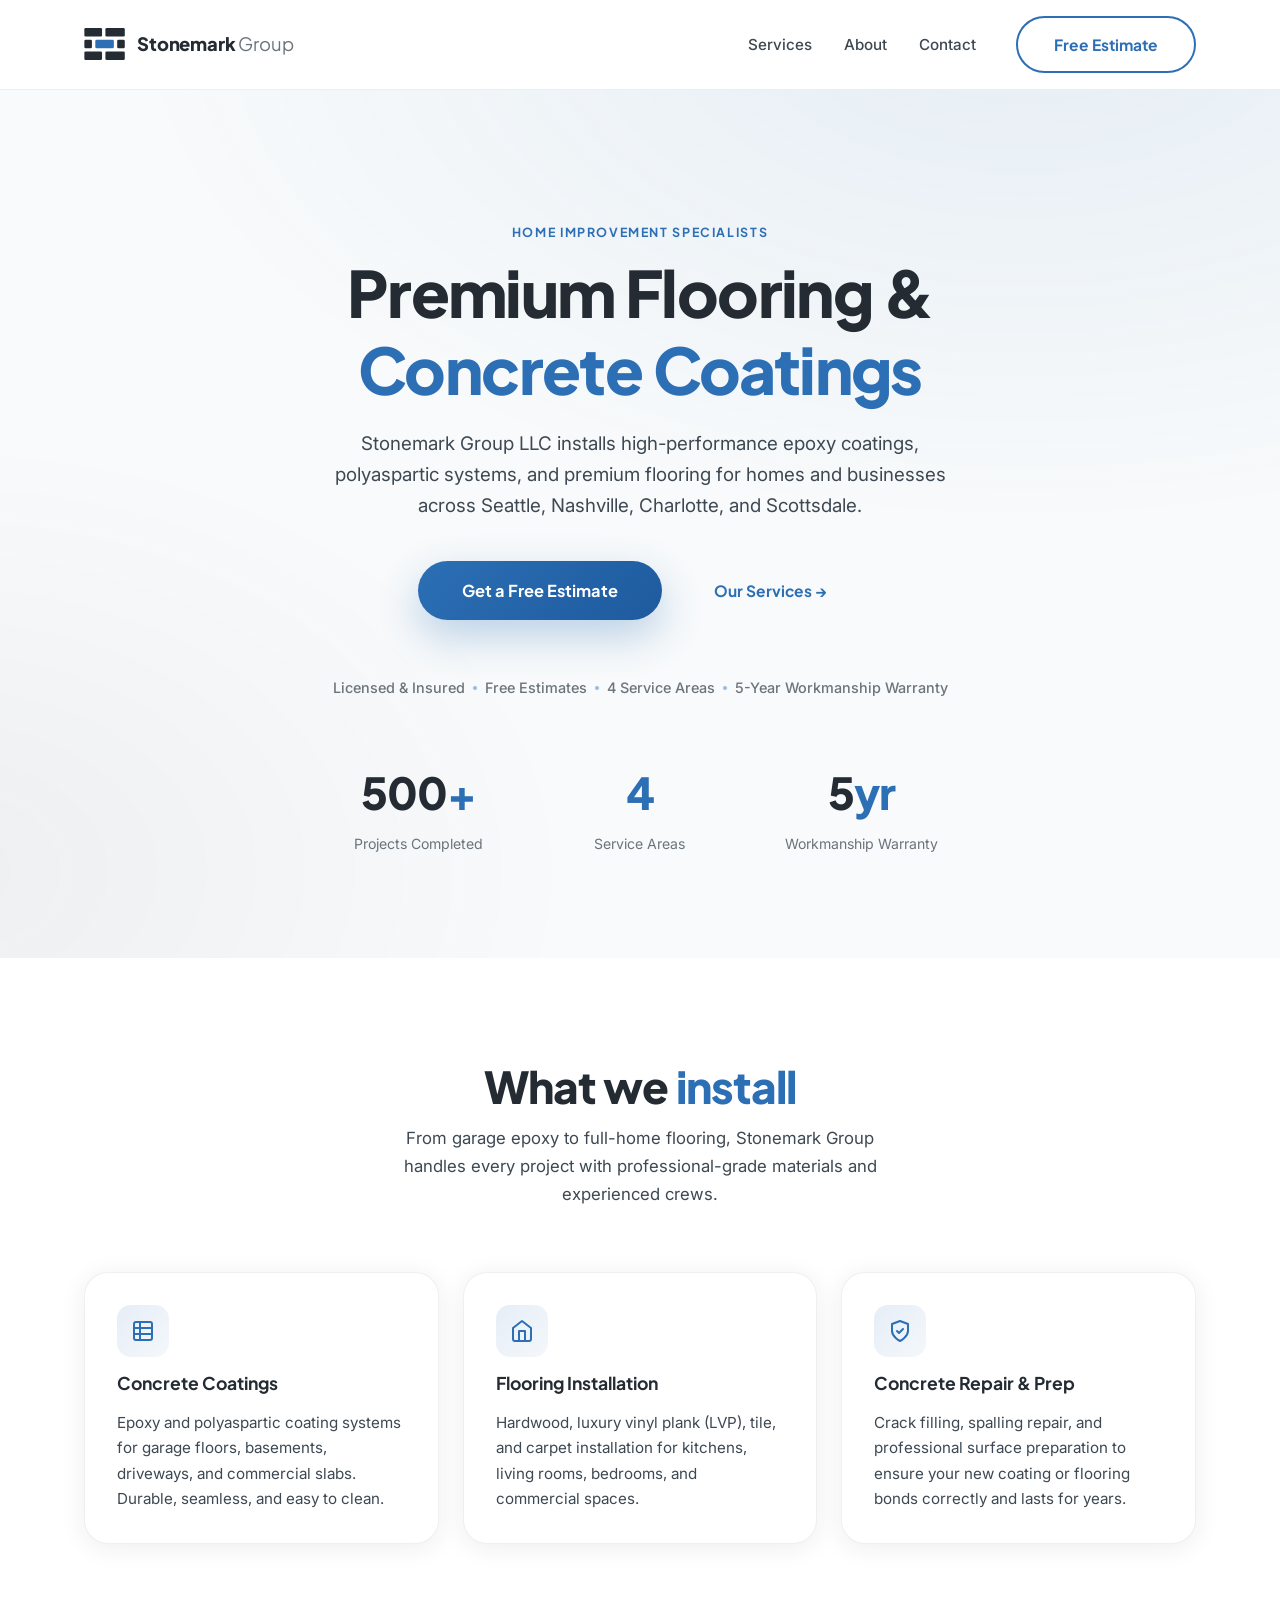
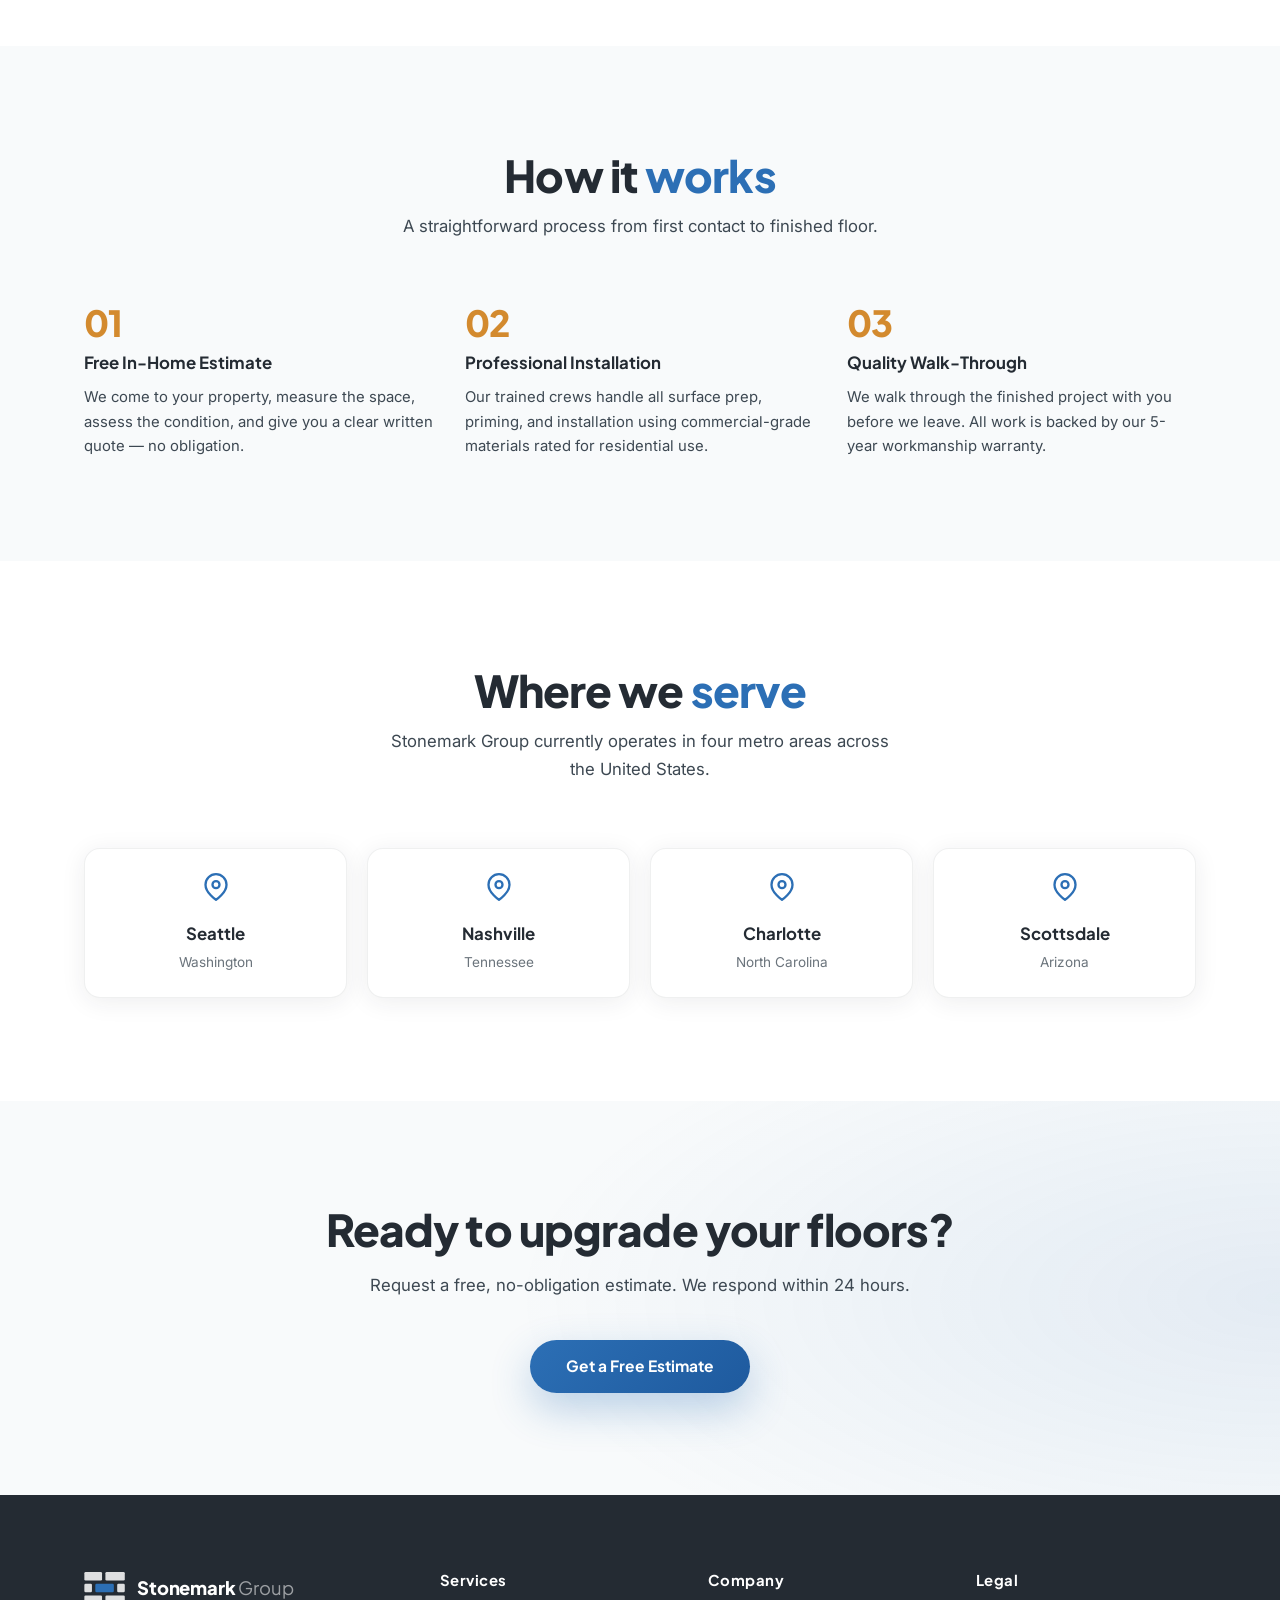
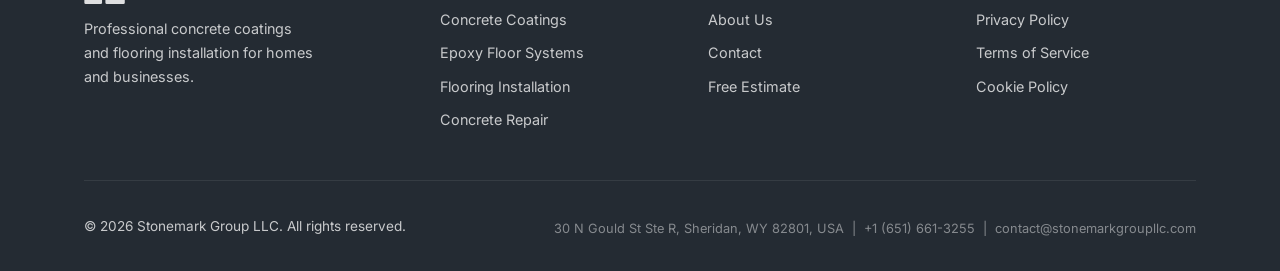
==== index.html @ 116d9c84 "Apply official Stonemark brand: Graphite + Stonemark Blue palette + SVG brick mark Colors updated fr" ====
<!DOCTYPE html>
<html lang="en">
<head>
  <meta charset="UTF-8">
  <meta name="viewport" content="width=device-width, initial-scale=1.0">
  <title>Stonemark Group LLC | Concrete Coatings & Flooring</title>
  <meta name="description" content="Stonemark Group LLC provides professional concrete coatings, epoxy floors, and flooring installation for homes and businesses in Seattle, Nashville, Charlotte, and Scottsdale.">

  <link rel="preconnect" href="https://fonts.googleapis.com">
  <link rel="preconnect" href="https://fonts.gstatic.com" crossorigin>
  <link href="https://fonts.googleapis.com/css2?family=Inter:wght@400;500;600;700&family=Plus+Jakarta+Sans:wght@700;800;900&display=swap" rel="stylesheet">
  <link rel="stylesheet" href="styles.css">

  <script type="application/ld+json">
  {
    "@context": "https://schema.org",
    "@type": ["HomeAndConstructionBusiness", "LocalBusiness"],
    "name": "Stonemark Group LLC",
    "description": "Professional concrete coatings, epoxy floor systems, and flooring installation for residential and commercial properties.",
    "url": "https://stonemarkgroupllc.com",
    "telephone": "+16516613255",
    "email": "contact@stonemarkgroupllc.com",
    "address": {
      "@type": "PostalAddress",
      "streetAddress": "30 N Gould St Ste R",
      "addressLocality": "Sheridan",
      "addressRegion": "WY",
      "postalCode": "82801",
      "addressCountry": "US"
    },
    "areaServed": [
      {"@type": "City", "name": "Seattle", "containedInPlace": {"@type": "State", "name": "Washington"}},
      {"@type": "City", "name": "Nashville", "containedInPlace": {"@type": "State", "name": "Tennessee"}},
      {"@type": "City", "name": "Charlotte", "containedInPlace": {"@type": "State", "name": "North Carolina"}},
      {"@type": "City", "name": "Scottsdale", "containedInPlace": {"@type": "State", "name": "Arizona"}}
    ],
    "priceRange": "$$",
    "paymentAccepted": "Cash, Check, Credit Card",
    "sameAs": []
  }
  </script>
</head>
<body>

  <!-- Header -->
  <header class="site-header">
    <div class="container header-inner">
      <a href="index.html" class="brand">
        <svg class="brand-mark" width="36" height="28" viewBox="0 0 48 38" fill="none" xmlns="http://www.w3.org/2000/svg" aria-hidden="true"><rect class="brick brick-dark" x="0" y="0" width="21" height="10" rx="1.5"/><rect class="brick brick-dark" x="25" y="0" width="23" height="10" rx="1.5"/><rect class="brick brick-dark" x="0" y="14" width="9" height="10" rx="1.5"/><rect class="brick brick-blue" x="13" y="14" width="22" height="10" rx="1.5"/><rect class="brick brick-dark" x="39" y="14" width="9" height="10" rx="1.5"/><rect class="brick brick-dark" x="0" y="28" width="21" height="10" rx="1.5"/><rect class="brick brick-dark" x="25" y="28" width="23" height="10" rx="1.5"/></svg><span class="brand-wordmark"><strong>Stonemark</strong><span class="wm-group"> Group</span></span>
      </a>

      <button class="nav-toggle" aria-expanded="false" aria-label="Toggle navigation">
        <span></span><span></span><span></span>
      </button>

      <nav class="nav-links">
        <a href="services.html">Services</a>
        <a href="about.html">About</a>
        <a href="contact.html">Contact</a>
        <a href="book-a-call.html" class="btn btn-outline">Free Estimate</a>
      </nav>
    </div>
  </header>

  <main>
    <!-- Hero Section -->
    <section class="hero">
      <div class="container">
        <span class="eyebrow fade-up">HOME IMPROVEMENT SPECIALISTS</span>
        <h1 class="hero-title fade-up">Premium Flooring &amp; <span>Concrete Coatings</span></h1>
        <p class="hero-sub fade-up" data-delay="1">
          Stonemark Group LLC installs high-performance epoxy coatings, polyaspartic systems, and premium flooring for homes and businesses across Seattle, Nashville, Charlotte, and Scottsdale.
        </p>
        <div class="hero-actions fade-up" data-delay="2">
          <a href="book-a-call.html" class="btn btn-primary">Get a Free Estimate</a>
          <a href="#services" class="btn btn-ghost">Our Services &rarr;</a>
        </div>

        <div class="hero-trust fade-up" data-delay="3">
          <span>Licensed &amp; Insured</span>
          <span class="hero-trust-dot"></span>
          <span>Free Estimates</span>
          <span class="hero-trust-dot"></span>
          <span>4 Service Areas</span>
          <span class="hero-trust-dot"></span>
          <span>5-Year Workmanship Warranty</span>
        </div>

        <div class="stats-row fade-up" data-delay="3">
          <div class="stat-item">
            <div class="stat-num">500<span>+</span></div>
            <div class="stat-label">Projects Completed</div>
          </div>
          <div class="stat-item">
            <div class="stat-num"><span>4</span></div>
            <div class="stat-label">Service Areas</div>
          </div>
          <div class="stat-item">
            <div class="stat-num">5<span>yr</span></div>
            <div class="stat-label">Workmanship Warranty</div>
          </div>
        </div>
      </div>
    </section>

    <!-- Services Overview -->
    <section id="services" class="section section-alt">
      <div class="container">
        <header class="section-header">
          <h2 class="section-title">What we <span>install</span></h2>
          <p class="section-lead">From garage epoxy to full-home flooring, Stonemark Group handles every project with professional-grade materials and experienced crews.</p>
        </header>

        <div class="services-grid">
          <article class="service-card">
            <div class="service-icon">
              <svg xmlns="http://www.w3.org/2000/svg" width="24" height="24" viewBox="0 0 24 24" fill="none" stroke="currentColor" stroke-width="2" stroke-linecap="round" stroke-linejoin="round"><rect x="3" y="3" width="18" height="18" rx="2"/><path d="M3 9h18M3 15h18M9 3v18"/></svg>
            </div>
            <h3 class="service-title">Concrete Coatings</h3>
            <p class="service-desc">Epoxy and polyaspartic coating systems for garage floors, basements, driveways, and commercial slabs. Durable, seamless, and easy to clean.</p>
          </article>

          <article class="service-card">
            <div class="service-icon">
              <svg xmlns="http://www.w3.org/2000/svg" width="24" height="24" viewBox="0 0 24 24" fill="none" stroke="currentColor" stroke-width="2" stroke-linecap="round" stroke-linejoin="round"><path d="M3 9l9-7 9 7v11a2 2 0 0 1-2 2H5a2 2 0 0 1-2-2z"/><polyline points="9 22 9 12 15 12 15 22"/></svg>
            </div>
            <h3 class="service-title">Flooring Installation</h3>
            <p class="service-desc">Hardwood, luxury vinyl plank (LVP), tile, and carpet installation for kitchens, living rooms, bedrooms, and commercial spaces.</p>
          </article>

          <article class="service-card">
            <div class="service-icon">
              <svg xmlns="http://www.w3.org/2000/svg" width="24" height="24" viewBox="0 0 24 24" fill="none" stroke="currentColor" stroke-width="2" stroke-linecap="round" stroke-linejoin="round"><path d="M12 22s8-4 8-10V5l-8-3-8 3v7c0 6 8 10 8 10z"/><polyline points="9 12 11 14 15 10"/></svg>
            </div>
            <h3 class="service-title">Concrete Repair &amp; Prep</h3>
            <p class="service-desc">Crack filling, spalling repair, and professional surface preparation to ensure your new coating or flooring bonds correctly and lasts for years.</p>
          </article>
        </div>
      </div>
    </section>

    <!-- How We Work -->
    <section class="section">
      <div class="container">
        <header class="section-header">
          <h2 class="section-title">How it <span>works</span></h2>
          <p class="section-lead">A straightforward process from first contact to finished floor.</p>
        </header>

        <div class="features-grid">
          <div class="feature-item">
            <div class="feature-num">01</div>
            <h3 class="feature-title">Free In-Home Estimate</h3>
            <p class="feature-desc">We come to your property, measure the space, assess the condition, and give you a clear written quote — no obligation.</p>
          </div>
          <div class="feature-item">
            <div class="feature-num">02</div>
            <h3 class="feature-title">Professional Installation</h3>
            <p class="feature-desc">Our trained crews handle all surface prep, priming, and installation using commercial-grade materials rated for residential use.</p>
          </div>
          <div class="feature-item">
            <div class="feature-num">03</div>
            <h3 class="feature-title">Quality Walk-Through</h3>
            <p class="feature-desc">We walk through the finished project with you before we leave. All work is backed by our 5-year workmanship warranty.</p>
          </div>
        </div>
      </div>
    </section>

    <!-- Service Areas -->
    <section class="section section-alt">
      <div class="container">
        <header class="section-header">
          <h2 class="section-title">Where we <span>serve</span></h2>
          <p class="section-lead">Stonemark Group currently operates in four metro areas across the United States.</p>
        </header>

        <div class="areas-grid">
          <div class="area-card">
            <div class="area-icon">
              <svg xmlns="http://www.w3.org/2000/svg" width="28" height="28" viewBox="0 0 24 24" fill="none" stroke="currentColor" stroke-width="2" stroke-linecap="round" stroke-linejoin="round"><path d="M21 10c0 7-9 13-9 13s-9-6-9-13a9 9 0 0 1 18 0z"/><circle cx="12" cy="10" r="3"/></svg>
            </div>
            <div class="area-city">Seattle</div>
            <div class="area-state">Washington</div>
          </div>
          <div class="area-card">
            <div class="area-icon">
              <svg xmlns="http://www.w3.org/2000/svg" width="28" height="28" viewBox="0 0 24 24" fill="none" stroke="currentColor" stroke-width="2" stroke-linecap="round" stroke-linejoin="round"><path d="M21 10c0 7-9 13-9 13s-9-6-9-13a9 9 0 0 1 18 0z"/><circle cx="12" cy="10" r="3"/></svg>
            </div>
            <div class="area-city">Nashville</div>
            <div class="area-state">Tennessee</div>
          </div>
          <div class="area-card">
            <div class="area-icon">
              <svg xmlns="http://www.w3.org/2000/svg" width="28" height="28" viewBox="0 0 24 24" fill="none" stroke="currentColor" stroke-width="2" stroke-linecap="round" stroke-linejoin="round"><path d="M21 10c0 7-9 13-9 13s-9-6-9-13a9 9 0 0 1 18 0z"/><circle cx="12" cy="10" r="3"/></svg>
            </div>
            <div class="area-city">Charlotte</div>
            <div class="area-state">North Carolina</div>
          </div>
          <div class="area-card">
            <div class="area-icon">
              <svg xmlns="http://www.w3.org/2000/svg" width="28" height="28" viewBox="0 0 24 24" fill="none" stroke="currentColor" stroke-width="2" stroke-linecap="round" stroke-linejoin="round"><path d="M21 10c0 7-9 13-9 13s-9-6-9-13a9 9 0 0 1 18 0z"/><circle cx="12" cy="10" r="3"/></svg>
            </div>
            <div class="area-city">Scottsdale</div>
            <div class="area-state">Arizona</div>
          </div>
        </div>
      </div>
    </section>

    <!-- CTA Section -->
    <section class="cta-section">
      <div class="container">
        <h2 class="section-title">Ready to upgrade your floors?</h2>
        <p class="section-lead">Request a free, no-obligation estimate. We respond within 24 hours.</p>
        <a href="book-a-call.html" class="btn btn-primary">Get a Free Estimate</a>
      </div>
    </section>
  </main>

  <!-- Footer -->
  <footer class="site-footer">
    <div class="container">
      <div class="footer-grid">
        <div class="footer-brand">
          <a href="index.html" class="brand">
            <svg class="brand-mark" width="36" height="28" viewBox="0 0 48 38" fill="none" xmlns="http://www.w3.org/2000/svg" aria-hidden="true"><rect class="brick brick-dark" x="0" y="0" width="21" height="10" rx="1.5"/><rect class="brick brick-dark" x="25" y="0" width="23" height="10" rx="1.5"/><rect class="brick brick-dark" x="0" y="14" width="9" height="10" rx="1.5"/><rect class="brick brick-blue" x="13" y="14" width="22" height="10" rx="1.5"/><rect class="brick brick-dark" x="39" y="14" width="9" height="10" rx="1.5"/><rect class="brick brick-dark" x="0" y="28" width="21" height="10" rx="1.5"/><rect class="brick brick-dark" x="25" y="28" width="23" height="10" rx="1.5"/></svg><span class="brand-wordmark"><strong>Stonemark</strong><span class="wm-group"> Group</span></span>
          </a>
          <p class="footer-brand-desc">Professional concrete coatings and flooring installation for homes and businesses.</p>
        </div>

        <div class="footer-col">
          <h4 class="footer-col-title">Services</h4>
          <div class="footer-links">
            <a href="services.html">Concrete Coatings</a>
            <a href="services.html">Epoxy Floor Systems</a>
            <a href="services.html">Flooring Installation</a>
            <a href="services.html">Concrete Repair</a>
          </div>
        </div>

        <div class="footer-col">
          <h4 class="footer-col-title">Company</h4>
          <div class="footer-links">
            <a href="about.html">About Us</a>
            <a href="contact.html">Contact</a>
            <a href="book-a-call.html">Free Estimate</a>
          </div>
        </div>

        <div class="footer-col">
          <h4 class="footer-col-title">Legal</h4>
          <div class="footer-links">
            <a href="privacy-policy.html">Privacy Policy</a>
            <a href="terms-of-service.html">Terms of Service</a>
            <a href="cookie-policy.html">Cookie Policy</a>
          </div>
        </div>
      </div>

      <div class="footer-bottom">
        <p>&copy; 2026 Stonemark Group LLC. All rights reserved.</p>
        <p style="margin-top:0.35rem; font-size:0.8rem; opacity:0.6;">30 N Gould St Ste R, Sheridan, WY 82801, USA &nbsp;|&nbsp; <a href="tel:+16516613255" style="color:inherit;">+1 (651) 661-3255</a> &nbsp;|&nbsp; <a href="mailto:contact@stonemarkgroupllc.com" style="color:inherit;">contact@stonemarkgroupllc.com</a></p>
      </div>
    </div>
  </footer>

  <script src="scripts.js"></script>
</body>
</html>
---- styles.css ----
/* ===========================
   Stonemark Group LLC — styles.css
   Official brand: Graphite #242B33 + Stonemark Blue #2C6FB5
   Warm accent: Copper #D38A2E · Neutral: Slate #6B747C
   =========================== */

:root {
  /* Official brand palette */
  --graphite:     #242B33;
  --graphite-mid: #2E3640;
  --blue:         #2C6FB5;
  --blue-dark:    #1E5A9E;
  --blue-light:   #93BBE8;
  --blue-pale:    #EAF2FC;
  --copper:       #D38A2E;
  --slate:        #6B747C;
  --surface:      #F8FAFB;
  --white:        #FFFFFF;

  /* Semantic aliases (keep old amber names for HTML inline style compat) */
  --stone:            var(--graphite);
  --stone-mid:        var(--graphite-mid);
  --amber:            var(--blue);
  --amber-dark:       var(--blue-dark);
  --amber-light:      var(--blue-light);
  --amber-pale:       var(--blue-pale);

  /* Text */
  --color-bg:         var(--surface);
  --color-surface:    var(--white);
  --color-text:       var(--graphite);
  --color-muted:      #3D4852;
  --color-subtle:     var(--slate);
  --color-accent:     var(--blue);
  --color-accent-dark:var(--blue-dark);

  /* Layout */
  --container-max:    1160px;
  --container-pad:    1.5rem;
  --radius-sm:        0.5rem;
  --radius-md:        1rem;
  --radius-lg:        1.5rem;
  --radius-pill:      999px;
  --shadow-soft:      0 4px 24px rgba(36,43,51,0.08);
  --shadow-card:      0 8px 32px rgba(36,43,51,0.13);
  --shadow-cta:       0 16px 40px rgba(44,111,181,0.30);

  /* Transitions */
  --t: 200ms ease;

  /* Typography */
  --font-head: 'Plus Jakarta Sans', sans-serif;
  --font-body: 'Inter', sans-serif;
}

/* ── Reset ── */
*, *::before, *::after { box-sizing: border-box; margin: 0; padding: 0; }
ul { list-style: none; }
a { color: inherit; text-decoration: none; }
img { display: block; max-width: 100%; height: auto; }
button { cursor: pointer; border: none; background: none; font: inherit; }

/* ── Base ── */
html { scroll-behavior: smooth; }

body {
  font-family: var(--font-body);
  background: var(--color-bg);
  color: var(--color-text);
  line-height: 1.65;
  -webkit-font-smoothing: antialiased;
}

h1, h2, h3, h4 {
  font-family: var(--font-head);
  font-weight: 700;
  line-height: 1.2;
}

/* ── Container ── */
.container {
  width: 100%;
  max-width: var(--container-max);
  margin-inline: auto;
  padding-inline: var(--container-pad);
}

/* ── Utility ── */
.sr-only {
  position: absolute; width: 1px; height: 1px;
  padding: 0; margin: -1px; overflow: hidden;
  clip: rect(0,0,0,0); white-space: nowrap; border: 0;
}

.eyebrow {
  display: inline-block;
  font-family: var(--font-head);
  font-size: 0.78rem;
  font-weight: 700;
  letter-spacing: 0.13em;
  text-transform: uppercase;
  color: var(--blue);
  margin-bottom: 0.75rem;
}

/* ── Buttons ── */
.btn {
  display: inline-flex;
  align-items: center;
  justify-content: center;
  font-family: var(--font-head);
  font-weight: 700;
  font-size: 0.97rem;
  border-radius: var(--radius-pill);
  padding: 0.85rem 2.25rem;
  transition: transform var(--t), box-shadow var(--t), background var(--t);
  white-space: nowrap;
}

.btn-primary {
  background: linear-gradient(135deg, var(--blue) 0%, var(--blue-dark) 100%);
  color: var(--white);
  box-shadow: var(--shadow-cta);
}
.btn-primary:hover, .btn-primary:focus-visible {
  transform: translateY(-2px);
  box-shadow: 0 20px 48px rgba(44,111,181,0.40);
}

.btn-outline {
  border: 2px solid var(--blue);
  color: var(--blue);
  background: transparent;
}
.btn-outline:hover, .btn-outline:focus-visible {
  background: rgba(44,111,181,0.08);
  transform: translateY(-2px);
}

.btn-ghost {
  color: var(--blue);
  font-weight: 700;
  display: inline-flex;
  align-items: center;
  gap: 0.4rem;
}
.btn-ghost:hover { gap: 0.65rem; }

/* ── Header ── */
.site-header {
  position: sticky;
  top: 0;
  z-index: 100;
  background: rgba(255,255,255,0.95);
  backdrop-filter: blur(12px);
  border-bottom: 1px solid rgba(36,43,51,0.08);
  transition: box-shadow var(--t);
}
.site-header.scrolled {
  box-shadow: 0 4px 20px rgba(36,43,51,0.10);
}

.header-inner {
  display: flex;
  align-items: center;
  justify-content: space-between;
  gap: 1.5rem;
  padding-block: 1rem;
}

/* ── Brand / Logo ── */
.brand {
  display: flex;
  align-items: center;
  gap: 0.75rem;
  text-decoration: none;
  flex-shrink: 0;
}

/* SVG brick mark */
.brand-mark {
  height: 32px;
  width: auto;
  display: block;
  flex-shrink: 0;
}
.brand-mark .brick-dark { fill: var(--graphite); }
.brand-mark .brick-blue { fill: var(--blue); }

/* Footer: invert bricks to white on dark bg */
.site-footer .brand-mark .brick-dark { fill: rgba(255,255,255,0.85); }
.site-footer .brand-mark .brick-blue { fill: var(--blue); }

/* Wordmark */
.brand-wordmark {
  font-family: var(--font-head);
  font-size: 1.15rem;
  letter-spacing: -0.01em;
  line-height: 1.2;
}
.brand-wordmark strong {
  font-weight: 800;
  color: var(--graphite);
}
.brand-wordmark .wm-group {
  font-weight: 400;
  color: var(--slate);
}
/* Footer wordmark colors */
.site-footer .brand-wordmark strong { color: var(--white); }
.site-footer .brand-wordmark .wm-group { color: rgba(255,255,255,0.55); }

.nav-links {
  display: flex;
  align-items: center;
  gap: 2rem;
  font-weight: 500;
  font-size: 0.95rem;
  color: var(--color-muted);
}
.nav-links a:hover, .nav-links a.active { color: var(--graphite); }
.nav-links .btn { margin-left: 0.5rem; }

/* Mobile nav toggle */
.nav-toggle {
  display: none;
  flex-direction: column;
  gap: 5px;
  width: 2.5rem;
  height: 2.5rem;
  align-items: center;
  justify-content: center;
  border-radius: 50%;
  border: 1px solid rgba(36,43,51,0.12);
}
.nav-toggle span {
  width: 20px;
  height: 2px;
  background: var(--graphite);
  border-radius: 999px;
  transition: transform var(--t), opacity var(--t);
}
.nav-toggle.open span:nth-child(1) { transform: translateY(7px) rotate(45deg); }
.nav-toggle.open span:nth-child(2) { opacity: 0; }
.nav-toggle.open span:nth-child(3) { transform: translateY(-7px) rotate(-45deg); }

/* ── Hero ── */
.hero {
  padding: clamp(5rem,10vw,8rem) 0 clamp(4rem,8vw,6.5rem);
  background:
    radial-gradient(ellipse 70% 60% at 80% -10%, rgba(44,111,181,0.09), transparent),
    radial-gradient(ellipse 50% 50% at -5% 90%, rgba(36,43,51,0.05), transparent),
    var(--surface);
  text-align: center;
}

.hero-title {
  font-size: clamp(2.4rem, 6vw, 4rem);
  font-weight: 800;
  letter-spacing: -0.025em;
  color: var(--graphite);
  margin-bottom: 1.25rem;
  max-width: 18ch;
  margin-inline: auto;
}
.hero-title span { color: var(--blue); }

.hero-sub {
  font-size: clamp(1rem, 2.2vw, 1.175rem);
  color: var(--color-muted);
  max-width: 52ch;
  margin-inline: auto;
  margin-bottom: 2.5rem;
}

.hero-actions {
  display: flex;
  gap: 1rem;
  justify-content: center;
  flex-wrap: wrap;
  margin-bottom: 3.5rem;
}
.hero-actions .btn-primary { padding: 1rem 2.75rem; font-size: 1.025rem; }

.hero-trust {
  display: flex;
  align-items: center;
  justify-content: center;
  gap: 0.5rem;
  font-size: 0.9rem;
  color: var(--color-subtle);
  font-weight: 500;
}
.hero-trust-dot { width: 4px; height: 4px; border-radius: 50%; background: var(--blue-light); }

/* Stats row */
.stats-row {
  display: grid;
  grid-template-columns: repeat(3, 1fr);
  gap: 1.5rem;
  max-width: 640px;
  margin: 3.5rem auto 0;
}
.stat-item { text-align: center; }
.stat-num {
  font-family: var(--font-head);
  font-size: clamp(2rem, 4vw, 2.75rem);
  font-weight: 800;
  color: var(--graphite);
  letter-spacing: -0.02em;
}
.stat-num span { color: var(--blue); }
.stat-label { font-size: 0.88rem; color: var(--color-subtle); margin-top: 0.25rem; }

/* ── Section shared ── */
.section { padding: clamp(4rem, 8vw, 6.5rem) 0; }
.section-alt { background: var(--white); }
.section-dark { background: var(--graphite-mid); color: var(--white); }

.section-header {
  text-align: center;
  max-width: 52ch;
  margin-inline: auto;
  margin-bottom: clamp(3rem, 5vw, 4rem);
}
.section-title {
  font-size: clamp(1.9rem, 4vw, 2.75rem);
  font-weight: 800;
  letter-spacing: -0.02em;
  color: var(--graphite);
  margin-bottom: 0.75rem;
}
.section-title span { color: var(--blue); }
.section-dark .section-title { color: var(--white); }
.section-lead { font-size: 1.05rem; color: var(--color-muted); }
.section-dark .section-lead { color: rgba(255,255,255,0.75); }

/* ── Services grid ── */
.services-grid {
  display: grid;
  grid-template-columns: repeat(auto-fit, minmax(280px, 1fr));
  gap: 1.5rem;
}

.service-card {
  background: var(--white);
  border: 1px solid rgba(36,43,51,0.07);
  border-radius: var(--radius-lg);
  padding: 2rem;
  display: flex;
  flex-direction: column;
  gap: 1rem;
  box-shadow: var(--shadow-soft);
  transition: transform var(--t), box-shadow var(--t), border-color var(--t);
}
.service-card:hover {
  transform: translateY(-5px);
  box-shadow: var(--shadow-card);
  border-color: rgba(44,111,181,0.25);
}

.service-icon {
  width: 52px;
  height: 52px;
  border-radius: 14px;
  background: linear-gradient(135deg, rgba(44,111,181,0.12), rgba(44,111,181,0.05));
  display: flex;
  align-items: center;
  justify-content: center;
  color: var(--blue);
  flex-shrink: 0;
}
.service-icon svg { width: 24px; height: 24px; }

.service-title {
  font-family: var(--font-head);
  font-size: 1.1rem;
  font-weight: 700;
  color: var(--graphite);
}
.service-desc { font-size: 0.95rem; color: var(--color-muted); }

/* ── Feature list (How it works) ── */
.features-grid {
  display: grid;
  grid-template-columns: repeat(auto-fit, minmax(240px, 1fr));
  gap: 2rem;
}
.feature-item { display: flex; flex-direction: column; gap: 0.75rem; }
.feature-num {
  font-family: var(--font-head);
  font-size: 2.25rem;
  font-weight: 900;
  color: var(--copper);
  letter-spacing: -0.03em;
  line-height: 1;
}
.feature-title { font-family: var(--font-head); font-weight: 700; font-size: 1.05rem; color: var(--graphite); }
.feature-desc { font-size: 0.93rem; color: var(--color-muted); }

/* ── Service areas ── */
.areas-grid {
  display: grid;
  grid-template-columns: repeat(auto-fit, minmax(200px, 1fr));
  gap: 1.25rem;
}
.area-card {
  background: var(--white);
  border: 1px solid rgba(36,43,51,0.07);
  border-radius: var(--radius-md);
  padding: 1.5rem;
  text-align: center;
  box-shadow: var(--shadow-soft);
  transition: transform var(--t), border-color var(--t);
}
.area-card:hover { transform: translateY(-3px); border-color: rgba(44,111,181,0.3); }
.area-city { font-family: var(--font-head); font-weight: 700; font-size: 1.05rem; color: var(--graphite); margin-top: 0.75rem; }
.area-state { font-size: 0.85rem; color: var(--color-subtle); margin-top: 0.2rem; }
.area-icon { color: var(--blue); }

/* ── CTA section ── */
.cta-section {
  padding: clamp(4.5rem, 8vw, 7rem) 0;
  background:
    radial-gradient(ellipse 60% 80% at 100% 50%, rgba(44,111,181,0.10), transparent),
    var(--surface);
  text-align: center;
}
.cta-section .section-title { margin-bottom: 1rem; }
.cta-section .section-lead { margin-bottom: 2.5rem; }

/* ── Footer ── */
.site-footer {
  background: var(--graphite);
  color: rgba(255,255,255,0.75);
  padding: clamp(3.5rem, 6vw, 5rem) 0 2rem;
}
.footer-grid {
  display: grid;
  grid-template-columns: 1.4fr repeat(3, 1fr);
  gap: 3rem;
  padding-bottom: 3rem;
  border-bottom: 1px solid rgba(255,255,255,0.08);
}
.footer-brand-desc { font-size: 0.9rem; margin-top: 0.85rem; line-height: 1.65; max-width: 26ch; }
.footer-col-title {
  font-family: var(--font-head);
  font-weight: 700;
  color: var(--white);
  font-size: 0.93rem;
  margin-bottom: 1.15rem;
  letter-spacing: 0.03em;
}
.footer-links { display: flex; flex-direction: column; gap: 0.6rem; }
.footer-links a { font-size: 0.9rem; transition: color var(--t); }
.footer-links a:hover { color: var(--blue-light); }
.footer-bottom {
  display: flex;
  align-items: center;
  justify-content: space-between;
  flex-wrap: wrap;
  gap: 1rem;
  padding-top: 2rem;
  font-size: 0.85rem;
}

/* ── Page hero (inner pages) ── */
.page-hero {
  padding: clamp(4rem, 8vw, 6rem) 0 clamp(3rem, 5vw, 4.5rem);
  background: linear-gradient(135deg, var(--graphite) 0%, var(--graphite-mid) 100%);
  color: var(--white);
  text-align: center;
}
.page-hero .eyebrow { color: var(--blue-light); }
.page-hero-title {
  font-family: var(--font-head);
  font-size: clamp(2rem, 5vw, 3.25rem);
  font-weight: 800;
  color: var(--white);
  letter-spacing: -0.02em;
  margin-bottom: 1rem;
}
.page-hero-sub {
  font-size: 1.075rem;
  color: rgba(255,255,255,0.78);
  max-width: 52ch;
  margin-inline: auto;
}

/* ── Contact form ── */
.contact-grid {
  display: grid;
  grid-template-columns: 1.1fr 0.9fr;
  gap: 4rem;
  align-items: start;
}
.contact-form { display: flex; flex-direction: column; gap: 1.25rem; }
.form-group { display: flex; flex-direction: column; gap: 0.4rem; }
.form-group label { font-family: var(--font-head); font-size: 0.9rem; font-weight: 600; color: var(--graphite); }
.form-group input,
.form-group select,
.form-group textarea {
  padding: 0.85rem 1.1rem;
  border: 1.5px solid rgba(36,43,51,0.14);
  border-radius: var(--radius-sm);
  font-family: var(--font-body);
  font-size: 0.97rem;
  color: var(--graphite);
  background: var(--white);
  transition: border-color var(--t), box-shadow var(--t);
  width: 100%;
}
.form-group input:focus,
.form-group select:focus,
.form-group textarea:focus {
  outline: none;
  border-color: var(--blue);
  box-shadow: 0 0 0 3px rgba(44,111,181,0.12);
}
.form-group textarea { min-height: 130px; resize: vertical; }
.form-group input::placeholder,
.form-group textarea::placeholder { color: #A0ADB8; }

.contact-info { display: flex; flex-direction: column; gap: 1.5rem; }
.contact-info-item { display: flex; gap: 1rem; align-items: flex-start; }
.contact-info-icon {
  width: 44px; height: 44px; border-radius: 12px;
  background: rgba(44,111,181,0.10);
  display: flex; align-items: center; justify-content: center;
  color: var(--blue); flex-shrink: 0;
}
.contact-info-icon svg { width: 20px; height: 20px; }
.contact-info-label { font-family: var(--font-head); font-weight: 700; font-size: 0.9rem; color: var(--graphite); }
.contact-info-value { font-size: 0.93rem; color: var(--color-muted); margin-top: 0.2rem; }

/* ── Legal pages ── */
.legal-content {
  max-width: 780px;
  margin-inline: auto;
  padding: clamp(3.5rem, 6vw, 5rem) var(--container-pad);
}
.legal-content h2 {
  font-size: 1.35rem; font-weight: 700; color: var(--graphite);
  margin: 2.5rem 0 0.75rem; padding-top: 0.5rem;
  border-top: 1px solid rgba(36,43,51,0.07);
}
.legal-content h2:first-of-type { border-top: none; margin-top: 0; }
.legal-content p { font-size: 0.97rem; color: var(--color-muted); margin-bottom: 1rem; }
.legal-content ul { list-style: disc; padding-left: 1.5rem; margin-bottom: 1rem; }
.legal-content ul li { font-size: 0.97rem; color: var(--color-muted); margin-bottom: 0.4rem; }
.legal-content a { color: var(--blue); text-decoration: underline; }
.legal-meta { font-size: 0.85rem; color: var(--color-subtle); margin-bottom: 2.5rem; }

/* ── About / values ── */
.values-grid {
  display: grid;
  grid-template-columns: repeat(auto-fit, minmax(240px, 1fr));
  gap: 1.5rem;
}
.value-card {
  background: var(--white);
  border-radius: var(--radius-lg);
  padding: 1.75rem;
  box-shadow: var(--shadow-soft);
  border: 1px solid rgba(36,43,51,0.07);
  border-left: 4px solid var(--blue);
}
.value-title { font-family: var(--font-head); font-weight: 700; color: var(--graphite); margin-bottom: 0.5rem; }
.value-desc { font-size: 0.93rem; color: var(--color-muted); }

/* ── Estimate form page ── */
.book-grid {
  display: grid;
  grid-template-columns: 1fr 1fr;
  gap: 4rem;
  align-items: start;
}
.book-benefits { display: flex; flex-direction: column; gap: 1.25rem; }
.book-benefit-item { display: flex; align-items: flex-start; gap: 0.85rem; }
.benefit-check {
  width: 24px; height: 24px; border-radius: 50%;
  background: rgba(44,111,181,0.12);
  color: var(--blue);
  display: flex; align-items: center; justify-content: center;
  flex-shrink: 0; margin-top: 2px;
}
.benefit-text { font-size: 0.97rem; color: var(--color-muted); }
.benefit-text strong { color: var(--graphite); }

/* ── Consent boxes ── */
.checkbox-group {
  display: flex;
  align-items: flex-start;
  gap: 0.75rem;
  margin-bottom: 1rem;
}
.checkbox-group input[type="checkbox"] {
  margin-top: 0.25rem;
  width: 1.25rem;
  height: 1.25rem;
  flex-shrink: 0;
  accent-color: var(--blue);
  cursor: pointer;
}
.checkbox-group label {
  font-size: 0.85rem;
  line-height: 1.4;
  color: var(--color-muted);
  cursor: pointer;
}
.checkbox-group label a { color: var(--blue); text-decoration: underline; }
.sms-consent-box {
  border: 1.5px solid #CBD5E1;
  border-radius: 8px;
  padding: 1rem 1rem 0.5rem 1rem;
  margin-bottom: 1.25rem;
  background: #F8FAFB;
}
.sms-consent-heading {
  font-size: 0.75rem; font-weight: 700;
  text-transform: uppercase; letter-spacing: 0.05em;
  color: #4A5568; margin-bottom: 0.6rem;
}

/* ── Trust badges ── */
.trust-section {
  display: flex;
  justify-content: center;
  gap: 2rem;
  margin-top: 3rem;
  flex-wrap: wrap;
}
.trust-item {
  display: flex;
  flex-direction: column;
  align-items: center;
  text-align: center;
  gap: 0.5rem;
  color: var(--graphite);
  font-weight: 600;
  font-size: 0.9rem;
}
.trust-icon { color: var(--blue); width: 32px; height: 32px; }

/* ── Concrete coatings service list ── */
.services-list {
  list-style-type: disc;
  padding-left: 1.5rem;
  margin-top: 1rem;
  margin-bottom: 2rem;
}
.services-list li { margin-bottom: 0.5rem; font-size: 1.05rem; color: var(--color-muted); }

/* ── Confirmation ── */
#confirmation-message {
  display: none;
  padding: 2rem;
  background: #EAF2FC;
  color: #1E5A9E;
  border-radius: var(--radius-lg);
  border: 1px solid var(--blue-light);
  text-align: center;
  margin-bottom: 2rem;
  font-weight: 500;
}

/* ── Mobile responsive ── */
@media (max-width: 880px) {
  .contact-grid, .book-grid { grid-template-columns: 1fr; gap: 2.5rem; }
  .footer-grid { grid-template-columns: 1fr 1fr; gap: 2rem; }
  .footer-bottom { flex-direction: column; align-items: flex-start; }
}

@media (max-width: 640px) {
  .nav-links { display: none; }
  .nav-toggle { display: flex; }
  .nav-links.open {
    display: flex; flex-direction: column;
    position: absolute; top: calc(100% + 1px); left: 0; right: 0;
    background: var(--white);
    border-top: 1px solid rgba(36,43,51,0.07);
    padding: 1.5rem var(--container-pad) 2rem;
    gap: 1.25rem;
    box-shadow: 0 8px 24px rgba(36,43,51,0.10);
    z-index: 99;
  }
  .nav-links .btn { width: 100%; justify-content: center; }
  .stats-row { grid-template-columns: repeat(3, 1fr); gap: 1rem; }
  .hero-actions { flex-direction: column; align-items: center; }
  .footer-grid { grid-template-columns: 1fr; gap: 2rem; }
  .areas-grid { grid-template-columns: repeat(2, 1fr); }
}

@media (max-width: 400px) {
  .stats-row { grid-template-columns: 1fr; }
  .areas-grid { grid-template-columns: 1fr; }
}

/* ── Animations ── */
@keyframes fade-up {
  from { opacity: 0; transform: translateY(24px); }
  to   { opacity: 1; transform: translateY(0); }
}
.fade-up { animation: fade-up 0.55s ease both; }
.fade-up[data-delay="1"] { animation-delay: 0.1s; }
.fade-up[data-delay="2"] { animation-delay: 0.2s; }
.fade-up[data-delay="3"] { animation-delay: 0.3s; }
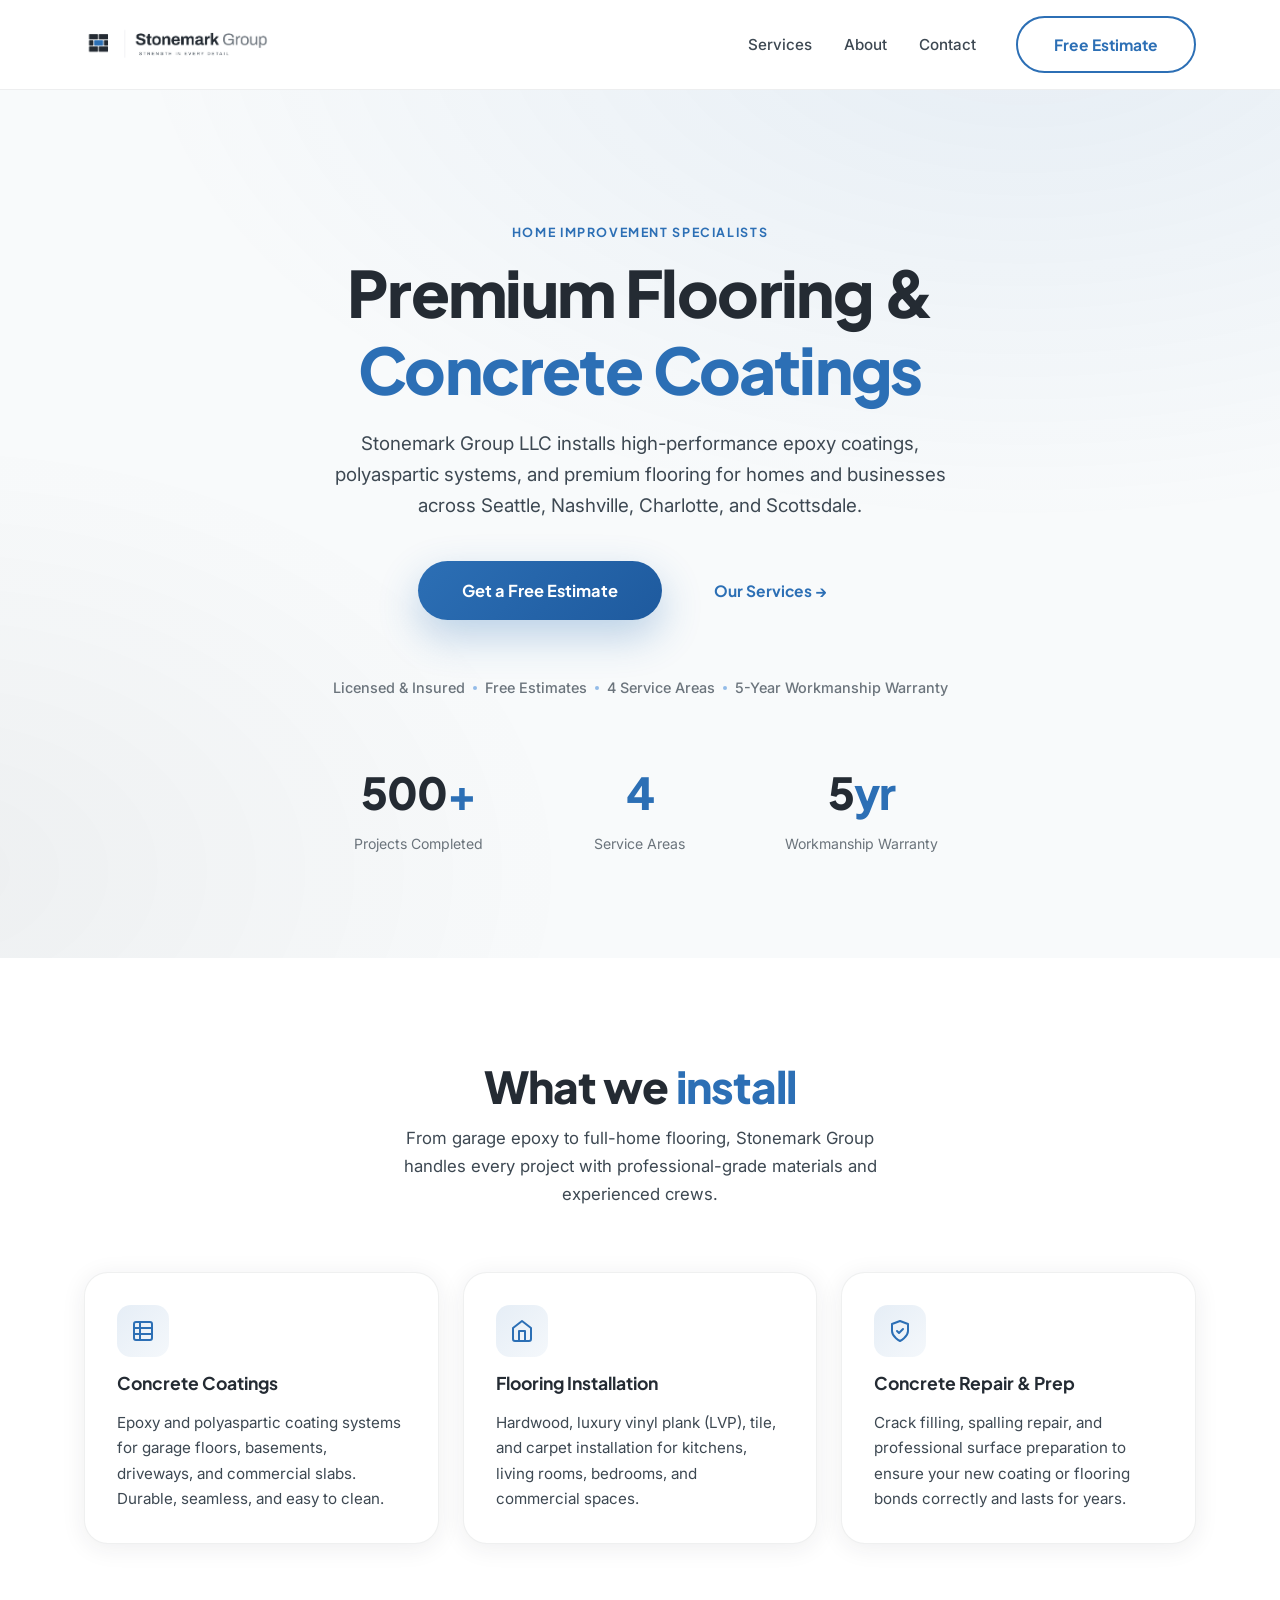
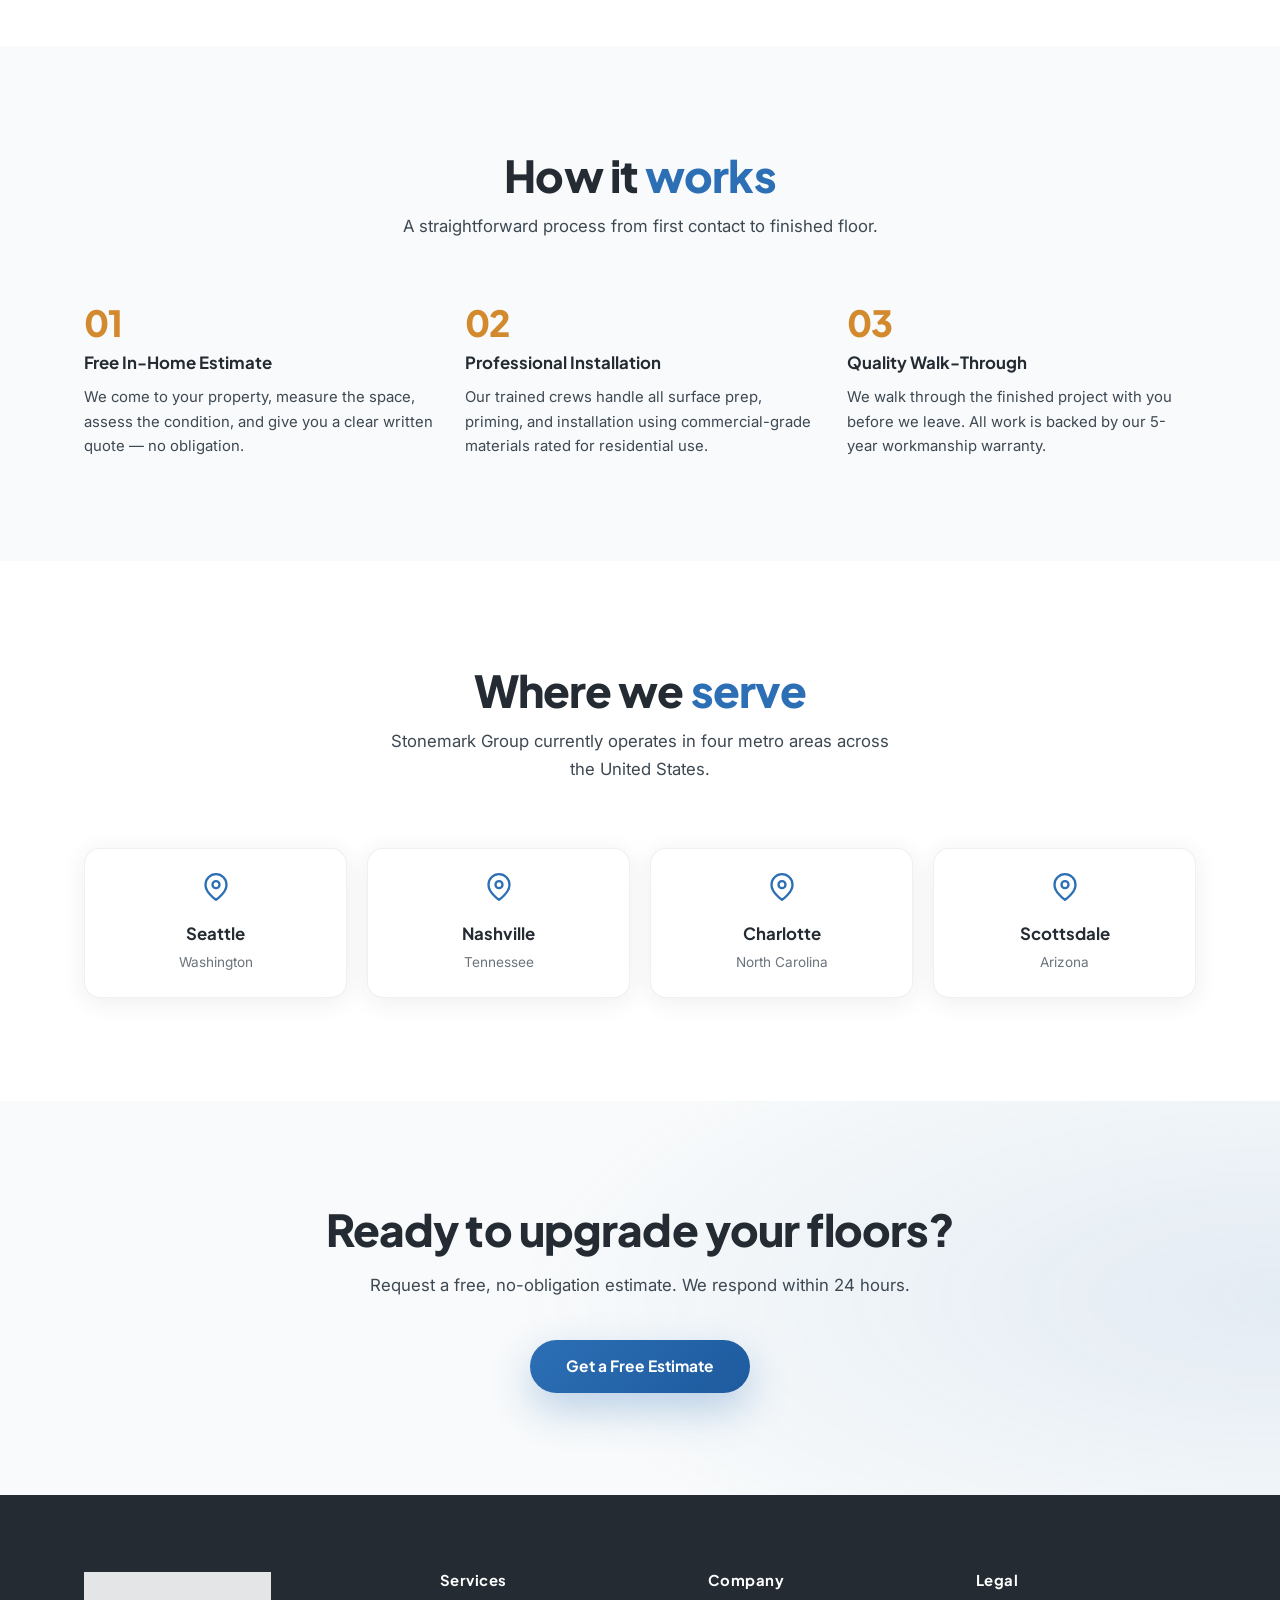
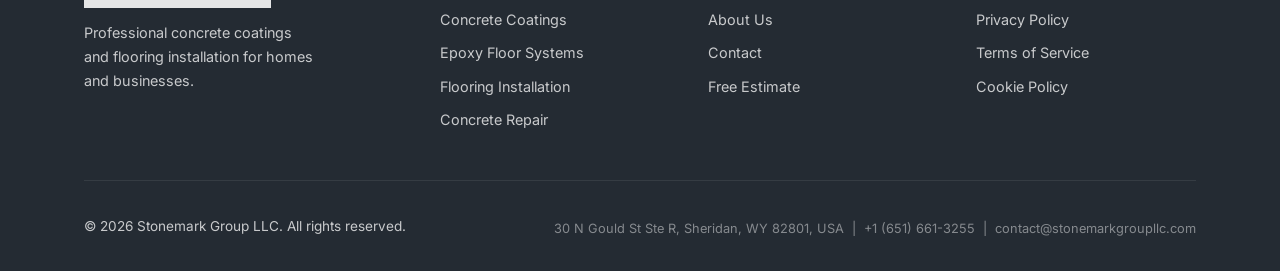
==== commit 49447aa2: "Use real logo PNG (1676x322 RGBA) in all pages Copied Stone mark group logo.png → logo.png and repla" ====
--- a/index.html
+++ b/index.html
@@ -46,7 +46,7 @@
   <header class="site-header">
     <div class="container header-inner">
       <a href="index.html" class="brand">
-        <svg class="brand-mark" width="36" height="28" viewBox="0 0 48 38" fill="none" xmlns="http://www.w3.org/2000/svg" aria-hidden="true"><rect class="brick brick-dark" x="0" y="0" width="21" height="10" rx="1.5"/><rect class="brick brick-dark" x="25" y="0" width="23" height="10" rx="1.5"/><rect class="brick brick-dark" x="0" y="14" width="9" height="10" rx="1.5"/><rect class="brick brick-blue" x="13" y="14" width="22" height="10" rx="1.5"/><rect class="brick brick-dark" x="39" y="14" width="9" height="10" rx="1.5"/><rect class="brick brick-dark" x="0" y="28" width="21" height="10" rx="1.5"/><rect class="brick brick-dark" x="25" y="28" width="23" height="10" rx="1.5"/></svg><span class="brand-wordmark"><strong>Stonemark</strong><span class="wm-group"> Group</span></span>
+        <img src="logo.png" alt="Stonemark Group" class="brand-logo">
       </a>
 
       <button class="nav-toggle" aria-expanded="false" aria-label="Toggle navigation">
@@ -224,7 +224,7 @@
       <div class="footer-grid">
         <div class="footer-brand">
           <a href="index.html" class="brand">
-            <svg class="brand-mark" width="36" height="28" viewBox="0 0 48 38" fill="none" xmlns="http://www.w3.org/2000/svg" aria-hidden="true"><rect class="brick brick-dark" x="0" y="0" width="21" height="10" rx="1.5"/><rect class="brick brick-dark" x="25" y="0" width="23" height="10" rx="1.5"/><rect class="brick brick-dark" x="0" y="14" width="9" height="10" rx="1.5"/><rect class="brick brick-blue" x="13" y="14" width="22" height="10" rx="1.5"/><rect class="brick brick-dark" x="39" y="14" width="9" height="10" rx="1.5"/><rect class="brick brick-dark" x="0" y="28" width="21" height="10" rx="1.5"/><rect class="brick brick-dark" x="25" y="28" width="23" height="10" rx="1.5"/></svg><span class="brand-wordmark"><strong>Stonemark</strong><span class="wm-group"> Group</span></span>
+            <img src="logo.png" alt="Stonemark Group" class="brand-logo">
           </a>
           <p class="footer-brand-desc">Professional concrete coatings and flooring installation for homes and businesses.</p>
         </div>
--- a/styles.css
+++ b/styles.css
@@ -177,38 +177,18 @@
   flex-shrink: 0;
 }
 
-/* SVG brick mark */
-.brand-mark {
-  height: 32px;
+/* Real logo image */
+.brand-logo {
+  height: 36px;
   width: auto;
   display: block;
   flex-shrink: 0;
 }
-.brand-mark .brick-dark { fill: var(--graphite); }
-.brand-mark .brick-blue { fill: var(--blue); }
-
-/* Footer: invert bricks to white on dark bg */
-.site-footer .brand-mark .brick-dark { fill: rgba(255,255,255,0.85); }
-.site-footer .brand-mark .brick-blue { fill: var(--blue); }
-
-/* Wordmark */
-.brand-wordmark {
-  font-family: var(--font-head);
-  font-size: 1.15rem;
-  letter-spacing: -0.01em;
-  line-height: 1.2;
-}
-.brand-wordmark strong {
-  font-weight: 800;
-  color: var(--graphite);
-}
-.brand-wordmark .wm-group {
-  font-weight: 400;
-  color: var(--slate);
-}
-/* Footer wordmark colors */
-.site-footer .brand-wordmark strong { color: var(--white); }
-.site-footer .brand-wordmark .wm-group { color: rgba(255,255,255,0.55); }
+/* Footer: make the dark logo white for dark background */
+.site-footer .brand-logo {
+  filter: brightness(0) invert(1);
+  opacity: 0.88;
+}
 
 .nav-links {
   display: flex;
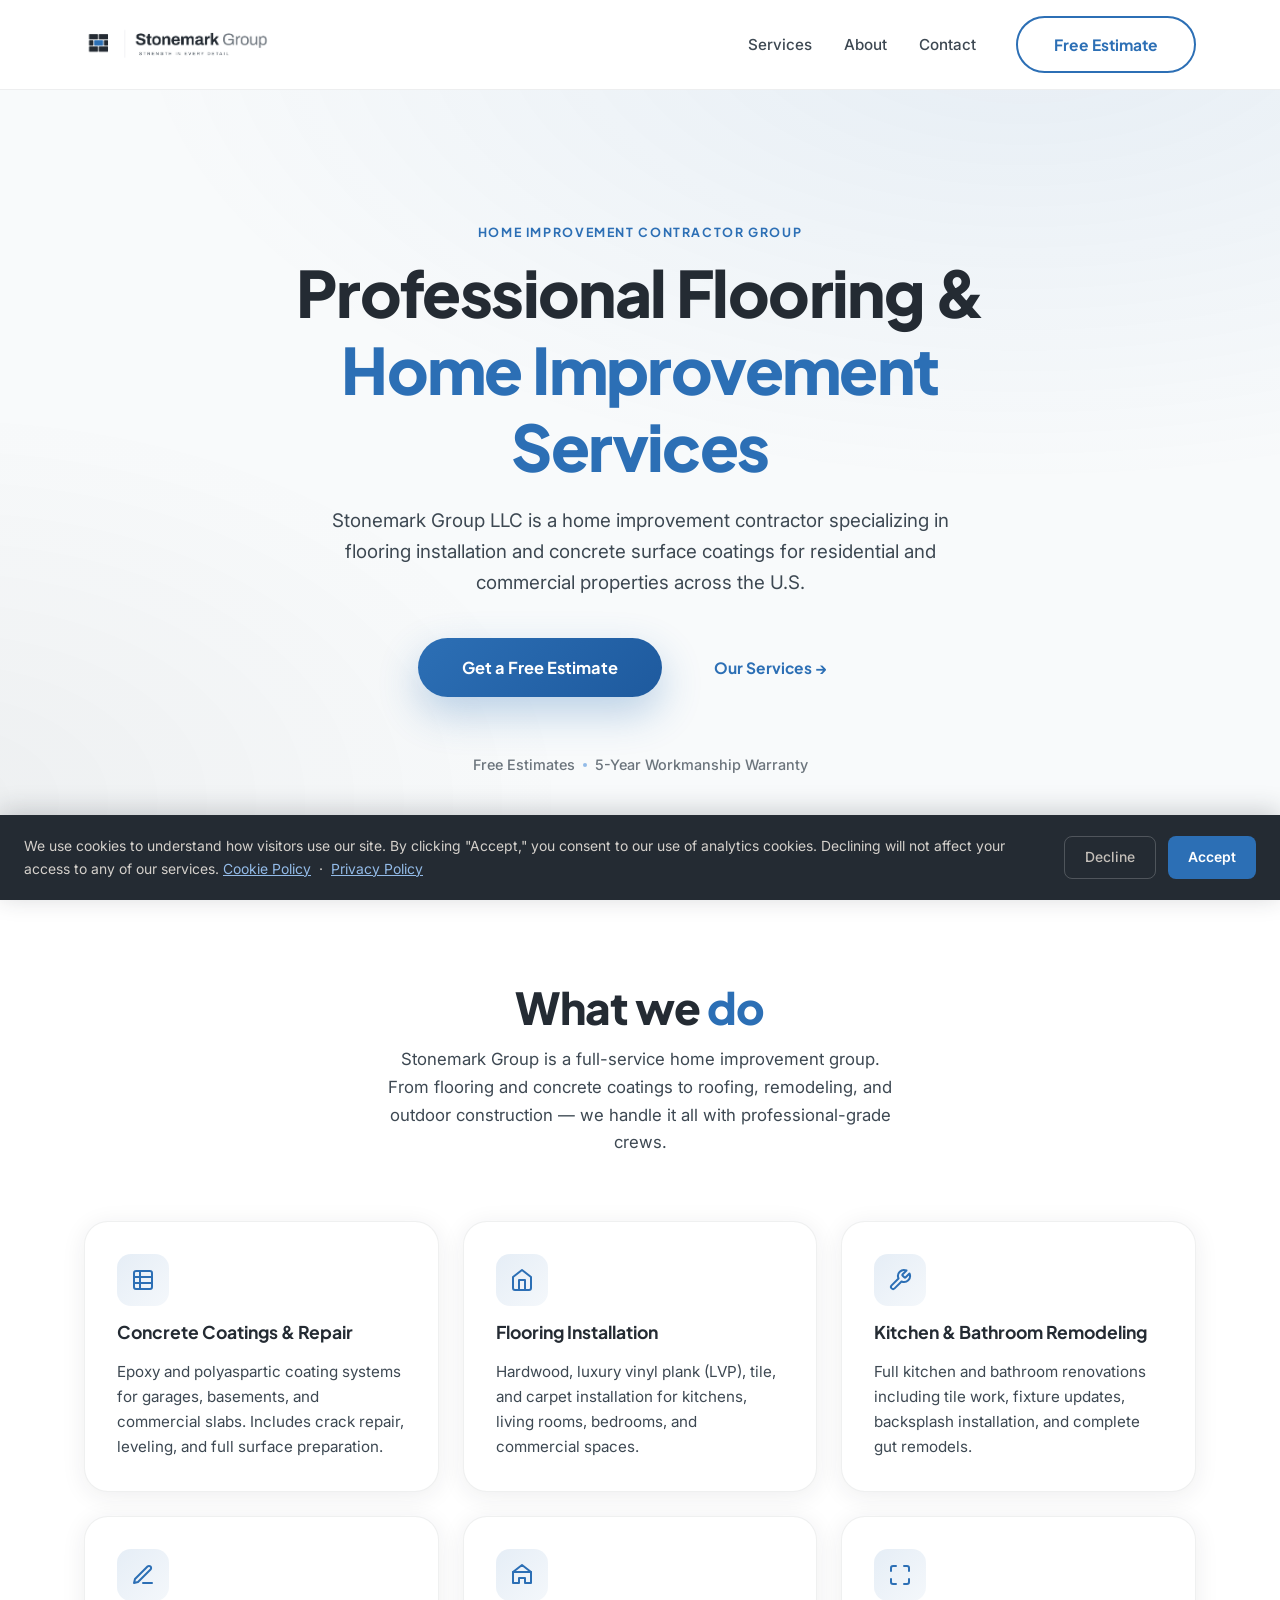
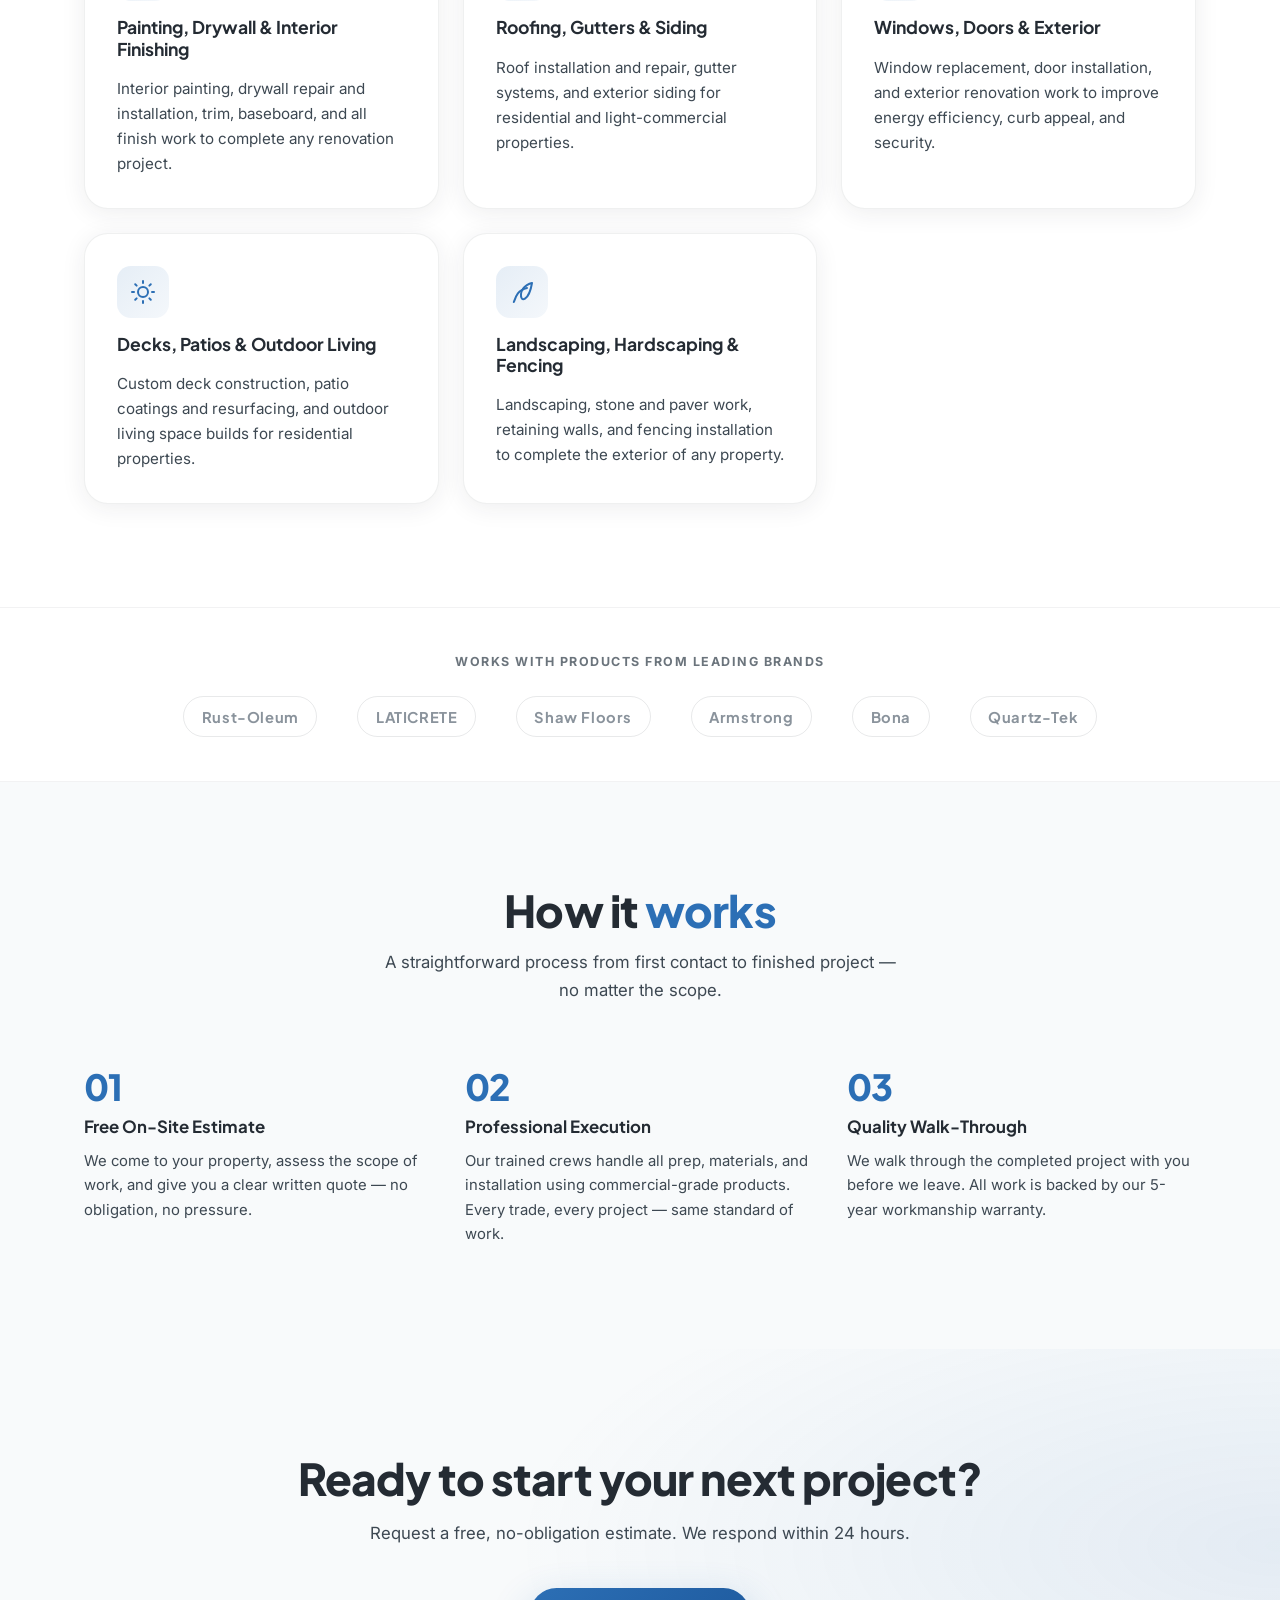
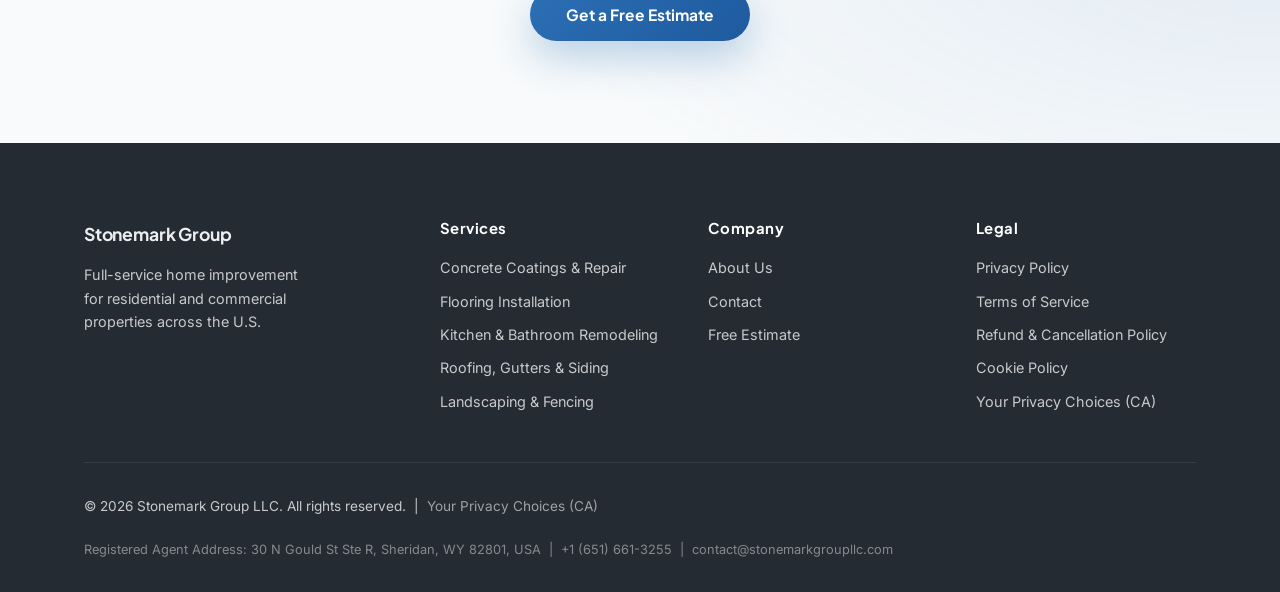
==== commit 510a0bbf: "Compliance pass: remove false claims, align legal pages for payment processor acceptance - Remove al" ====
--- a/index.html
+++ b/index.html
@@ -3,8 +3,8 @@
 <head>
   <meta charset="UTF-8">
   <meta name="viewport" content="width=device-width, initial-scale=1.0">
-  <title>Stonemark Group LLC | Concrete Coatings & Flooring</title>
-  <meta name="description" content="Stonemark Group LLC provides professional concrete coatings, epoxy floors, and flooring installation for homes and businesses in Seattle, Nashville, Charlotte, and Scottsdale.">
+  <title>Stonemark Group LLC | Professional Flooring & Home Improvement Services</title>
+  <meta name="description" content="Stonemark Group LLC provides professional flooring and home improvement services — flooring installation, concrete coatings, and surface restoration for residential and commercial properties across the U.S.">
 
   <link rel="preconnect" href="https://fonts.googleapis.com">
   <link rel="preconnect" href="https://fonts.gstatic.com" crossorigin>
@@ -16,7 +16,7 @@
     "@context": "https://schema.org",
     "@type": ["HomeAndConstructionBusiness", "LocalBusiness"],
     "name": "Stonemark Group LLC",
-    "description": "Professional concrete coatings, epoxy floor systems, and flooring installation for residential and commercial properties.",
+    "description": "Full-service home improvement group providing flooring, concrete coatings, remodeling, roofing, landscaping, and more for residential and commercial properties across the U.S.",
     "url": "https://stonemarkgroupllc.com",
     "telephone": "+16516613255",
     "email": "contact@stonemarkgroupllc.com",
@@ -28,12 +28,7 @@
       "postalCode": "82801",
       "addressCountry": "US"
     },
-    "areaServed": [
-      {"@type": "City", "name": "Seattle", "containedInPlace": {"@type": "State", "name": "Washington"}},
-      {"@type": "City", "name": "Nashville", "containedInPlace": {"@type": "State", "name": "Tennessee"}},
-      {"@type": "City", "name": "Charlotte", "containedInPlace": {"@type": "State", "name": "North Carolina"}},
-      {"@type": "City", "name": "Scottsdale", "containedInPlace": {"@type": "State", "name": "Arizona"}}
-    ],
+    "areaServed": {"@type": "Country", "name": "United States"},
     "priceRange": "$$",
     "paymentAccepted": "Cash, Check, Credit Card",
     "sameAs": []
@@ -66,10 +61,10 @@
     <!-- Hero Section -->
     <section class="hero">
       <div class="container">
-        <span class="eyebrow fade-up">HOME IMPROVEMENT SPECIALISTS</span>
-        <h1 class="hero-title fade-up">Premium Flooring &amp; <span>Concrete Coatings</span></h1>
+        <span class="eyebrow fade-up">HOME IMPROVEMENT CONTRACTOR GROUP</span>
+        <h1 class="hero-title fade-up">Professional Flooring &amp; <span>Home Improvement Services</span></h1>
         <p class="hero-sub fade-up" data-delay="1">
-          Stonemark Group LLC installs high-performance epoxy coatings, polyaspartic systems, and premium flooring for homes and businesses across Seattle, Nashville, Charlotte, and Scottsdale.
+          Stonemark Group LLC is a home improvement contractor specializing in flooring installation and concrete surface coatings for residential and commercial properties across the U.S.
         </p>
         <div class="hero-actions fade-up" data-delay="2">
           <a href="book-a-call.html" class="btn btn-primary">Get a Free Estimate</a>
@@ -77,29 +72,11 @@
         </div>
 
         <div class="hero-trust fade-up" data-delay="3">
-          <span>Licensed &amp; Insured</span>
-          <span class="hero-trust-dot"></span>
           <span>Free Estimates</span>
           <span class="hero-trust-dot"></span>
-          <span>4 Service Areas</span>
-          <span class="hero-trust-dot"></span>
           <span>5-Year Workmanship Warranty</span>
         </div>
 
-        <div class="stats-row fade-up" data-delay="3">
-          <div class="stat-item">
-            <div class="stat-num">500<span>+</span></div>
-            <div class="stat-label">Projects Completed</div>
-          </div>
-          <div class="stat-item">
-            <div class="stat-num"><span>4</span></div>
-            <div class="stat-label">Service Areas</div>
-          </div>
-          <div class="stat-item">
-            <div class="stat-num">5<span>yr</span></div>
-            <div class="stat-label">Workmanship Warranty</div>
-          </div>
-        </div>
       </div>
     </section>
 
@@ -107,8 +84,8 @@
     <section id="services" class="section section-alt">
       <div class="container">
         <header class="section-header">
-          <h2 class="section-title">What we <span>install</span></h2>
-          <p class="section-lead">From garage epoxy to full-home flooring, Stonemark Group handles every project with professional-grade materials and experienced crews.</p>
+          <h2 class="section-title">What we <span>do</span></h2>
+          <p class="section-lead">Stonemark Group is a full-service home improvement group. From flooring and concrete coatings to roofing, remodeling, and outdoor construction — we handle it all with professional-grade crews.</p>
         </header>
 
         <div class="services-grid">
@@ -116,8 +93,8 @@
             <div class="service-icon">
               <svg xmlns="http://www.w3.org/2000/svg" width="24" height="24" viewBox="0 0 24 24" fill="none" stroke="currentColor" stroke-width="2" stroke-linecap="round" stroke-linejoin="round"><rect x="3" y="3" width="18" height="18" rx="2"/><path d="M3 9h18M3 15h18M9 3v18"/></svg>
             </div>
-            <h3 class="service-title">Concrete Coatings</h3>
-            <p class="service-desc">Epoxy and polyaspartic coating systems for garage floors, basements, driveways, and commercial slabs. Durable, seamless, and easy to clean.</p>
+            <h3 class="service-title">Concrete Coatings &amp; Repair</h3>
+            <p class="service-desc">Epoxy and polyaspartic coating systems for garages, basements, and commercial slabs. Includes crack repair, leveling, and full surface preparation.</p>
           </article>
 
           <article class="service-card">
@@ -130,11 +107,66 @@
 
           <article class="service-card">
             <div class="service-icon">
-              <svg xmlns="http://www.w3.org/2000/svg" width="24" height="24" viewBox="0 0 24 24" fill="none" stroke="currentColor" stroke-width="2" stroke-linecap="round" stroke-linejoin="round"><path d="M12 22s8-4 8-10V5l-8-3-8 3v7c0 6 8 10 8 10z"/><polyline points="9 12 11 14 15 10"/></svg>
-            </div>
-            <h3 class="service-title">Concrete Repair &amp; Prep</h3>
-            <p class="service-desc">Crack filling, spalling repair, and professional surface preparation to ensure your new coating or flooring bonds correctly and lasts for years.</p>
-          </article>
+              <svg xmlns="http://www.w3.org/2000/svg" width="24" height="24" viewBox="0 0 24 24" fill="none" stroke="currentColor" stroke-width="2" stroke-linecap="round" stroke-linejoin="round"><path d="M14.7 6.3a1 1 0 0 0 0 1.4l1.6 1.6a1 1 0 0 0 1.4 0l3.77-3.77a6 6 0 0 1-7.94 7.94l-6.91 6.91a2.12 2.12 0 0 1-3-3l6.91-6.91a6 6 0 0 1 7.94-7.94l-3.76 3.76z"/></svg>
+            </div>
+            <h3 class="service-title">Kitchen &amp; Bathroom Remodeling</h3>
+            <p class="service-desc">Full kitchen and bathroom renovations including tile work, fixture updates, backsplash installation, and complete gut remodels.</p>
+          </article>
+
+          <article class="service-card">
+            <div class="service-icon">
+              <svg xmlns="http://www.w3.org/2000/svg" width="24" height="24" viewBox="0 0 24 24" fill="none" stroke="currentColor" stroke-width="2" stroke-linecap="round" stroke-linejoin="round"><path d="M12 20h9"/><path d="M16.5 3.5a2.121 2.121 0 0 1 3 3L7 19l-4 1 1-4L16.5 3.5z"/></svg>
+            </div>
+            <h3 class="service-title">Painting, Drywall &amp; Interior Finishing</h3>
+            <p class="service-desc">Interior painting, drywall repair and installation, trim, baseboard, and all finish work to complete any renovation project.</p>
+          </article>
+
+          <article class="service-card">
+            <div class="service-icon">
+              <svg xmlns="http://www.w3.org/2000/svg" width="24" height="24" viewBox="0 0 24 24" fill="none" stroke="currentColor" stroke-width="2" stroke-linecap="round" stroke-linejoin="round"><polygon points="3 9 12 2 21 9"/><path d="M3 9v11h6v-5h6v5h6V9"/></svg>
+            </div>
+            <h3 class="service-title">Roofing, Gutters &amp; Siding</h3>
+            <p class="service-desc">Roof installation and repair, gutter systems, and exterior siding for residential and light-commercial properties.</p>
+          </article>
+
+          <article class="service-card">
+            <div class="service-icon">
+              <svg xmlns="http://www.w3.org/2000/svg" width="24" height="24" viewBox="0 0 24 24" fill="none" stroke="currentColor" stroke-width="2" stroke-linecap="round" stroke-linejoin="round"><path d="M8 3H5a2 2 0 0 0-2 2v3m18 0V5a2 2 0 0 0-2-2h-3M3 16v3a2 2 0 0 0 2 2h3m8 0h3a2 2 0 0 0 2-2v-3"/></svg>
+            </div>
+            <h3 class="service-title">Windows, Doors &amp; Exterior</h3>
+            <p class="service-desc">Window replacement, door installation, and exterior renovation work to improve energy efficiency, curb appeal, and security.</p>
+          </article>
+
+          <article class="service-card">
+            <div class="service-icon">
+              <svg xmlns="http://www.w3.org/2000/svg" width="24" height="24" viewBox="0 0 24 24" fill="none" stroke="currentColor" stroke-width="2" stroke-linecap="round" stroke-linejoin="round"><circle cx="12" cy="12" r="5"/><line x1="12" y1="1" x2="12" y2="3"/><line x1="12" y1="21" x2="12" y2="23"/><line x1="4.22" y1="4.22" x2="5.64" y2="5.64"/><line x1="18.36" y1="18.36" x2="19.78" y2="19.78"/><line x1="1" y1="12" x2="3" y2="12"/><line x1="21" y1="12" x2="23" y2="12"/><line x1="4.22" y1="19.78" x2="5.64" y2="18.36"/><line x1="18.36" y1="5.64" x2="19.78" y2="4.22"/></svg>
+            </div>
+            <h3 class="service-title">Decks, Patios &amp; Outdoor Living</h3>
+            <p class="service-desc">Custom deck construction, patio coatings and resurfacing, and outdoor living space builds for residential properties.</p>
+          </article>
+
+          <article class="service-card">
+            <div class="service-icon">
+              <svg xmlns="http://www.w3.org/2000/svg" width="24" height="24" viewBox="0 0 24 24" fill="none" stroke="currentColor" stroke-width="2" stroke-linecap="round" stroke-linejoin="round"><path d="M17 8C8 10 5.9 16.17 3.82 22"/><path d="M22 3C22 3 12 5 11 14c-1 9 8 7 11-11z"/></svg>
+            </div>
+            <h3 class="service-title">Landscaping, Hardscaping &amp; Fencing</h3>
+            <p class="service-desc">Landscaping, stone and paver work, retaining walls, and fencing installation to complete the exterior of any property.</p>
+          </article>
+        </div>
+      </div>
+    </section>
+
+    <!-- Partner Brands -->
+    <section class="brands-strip">
+      <div class="container">
+        <p class="brands-strip-label">Works with products from leading brands</p>
+        <div class="brands-row">
+          <span class="brand-pill">Rust-Oleum</span>
+          <span class="brand-pill">LATICRETE</span>
+          <span class="brand-pill">Shaw Floors</span>
+          <span class="brand-pill">Armstrong</span>
+          <span class="brand-pill">Bona</span>
+          <span class="brand-pill">Quartz-Tek</span>
         </div>
       </div>
     </section>
@@ -144,65 +176,24 @@
       <div class="container">
         <header class="section-header">
           <h2 class="section-title">How it <span>works</span></h2>
-          <p class="section-lead">A straightforward process from first contact to finished floor.</p>
+          <p class="section-lead">A straightforward process from first contact to finished project — no matter the scope.</p>
         </header>
 
         <div class="features-grid">
           <div class="feature-item">
             <div class="feature-num">01</div>
-            <h3 class="feature-title">Free In-Home Estimate</h3>
-            <p class="feature-desc">We come to your property, measure the space, assess the condition, and give you a clear written quote — no obligation.</p>
+            <h3 class="feature-title">Free On-Site Estimate</h3>
+            <p class="feature-desc">We come to your property, assess the scope of work, and give you a clear written quote — no obligation, no pressure.</p>
           </div>
           <div class="feature-item">
             <div class="feature-num">02</div>
-            <h3 class="feature-title">Professional Installation</h3>
-            <p class="feature-desc">Our trained crews handle all surface prep, priming, and installation using commercial-grade materials rated for residential use.</p>
+            <h3 class="feature-title">Professional Execution</h3>
+            <p class="feature-desc">Our trained crews handle all prep, materials, and installation using commercial-grade products. Every trade, every project — same standard of work.</p>
           </div>
           <div class="feature-item">
             <div class="feature-num">03</div>
             <h3 class="feature-title">Quality Walk-Through</h3>
-            <p class="feature-desc">We walk through the finished project with you before we leave. All work is backed by our 5-year workmanship warranty.</p>
-          </div>
-        </div>
-      </div>
-    </section>
-
-    <!-- Service Areas -->
-    <section class="section section-alt">
-      <div class="container">
-        <header class="section-header">
-          <h2 class="section-title">Where we <span>serve</span></h2>
-          <p class="section-lead">Stonemark Group currently operates in four metro areas across the United States.</p>
-        </header>
-
-        <div class="areas-grid">
-          <div class="area-card">
-            <div class="area-icon">
-              <svg xmlns="http://www.w3.org/2000/svg" width="28" height="28" viewBox="0 0 24 24" fill="none" stroke="currentColor" stroke-width="2" stroke-linecap="round" stroke-linejoin="round"><path d="M21 10c0 7-9 13-9 13s-9-6-9-13a9 9 0 0 1 18 0z"/><circle cx="12" cy="10" r="3"/></svg>
-            </div>
-            <div class="area-city">Seattle</div>
-            <div class="area-state">Washington</div>
-          </div>
-          <div class="area-card">
-            <div class="area-icon">
-              <svg xmlns="http://www.w3.org/2000/svg" width="28" height="28" viewBox="0 0 24 24" fill="none" stroke="currentColor" stroke-width="2" stroke-linecap="round" stroke-linejoin="round"><path d="M21 10c0 7-9 13-9 13s-9-6-9-13a9 9 0 0 1 18 0z"/><circle cx="12" cy="10" r="3"/></svg>
-            </div>
-            <div class="area-city">Nashville</div>
-            <div class="area-state">Tennessee</div>
-          </div>
-          <div class="area-card">
-            <div class="area-icon">
-              <svg xmlns="http://www.w3.org/2000/svg" width="28" height="28" viewBox="0 0 24 24" fill="none" stroke="currentColor" stroke-width="2" stroke-linecap="round" stroke-linejoin="round"><path d="M21 10c0 7-9 13-9 13s-9-6-9-13a9 9 0 0 1 18 0z"/><circle cx="12" cy="10" r="3"/></svg>
-            </div>
-            <div class="area-city">Charlotte</div>
-            <div class="area-state">North Carolina</div>
-          </div>
-          <div class="area-card">
-            <div class="area-icon">
-              <svg xmlns="http://www.w3.org/2000/svg" width="28" height="28" viewBox="0 0 24 24" fill="none" stroke="currentColor" stroke-width="2" stroke-linecap="round" stroke-linejoin="round"><path d="M21 10c0 7-9 13-9 13s-9-6-9-13a9 9 0 0 1 18 0z"/><circle cx="12" cy="10" r="3"/></svg>
-            </div>
-            <div class="area-city">Scottsdale</div>
-            <div class="area-state">Arizona</div>
+            <p class="feature-desc">We walk through the completed project with you before we leave. All work is backed by our 5-year workmanship warranty.</p>
           </div>
         </div>
       </div>
@@ -211,7 +202,7 @@
     <!-- CTA Section -->
     <section class="cta-section">
       <div class="container">
-        <h2 class="section-title">Ready to upgrade your floors?</h2>
+        <h2 class="section-title">Ready to start your next project?</h2>
         <p class="section-lead">Request a free, no-obligation estimate. We respond within 24 hours.</p>
         <a href="book-a-call.html" class="btn btn-primary">Get a Free Estimate</a>
       </div>
@@ -226,16 +217,17 @@
           <a href="index.html" class="brand">
             <img src="logo.png" alt="Stonemark Group" class="brand-logo">
           </a>
-          <p class="footer-brand-desc">Professional concrete coatings and flooring installation for homes and businesses.</p>
+          <p class="footer-brand-desc">Full-service home improvement for residential and commercial properties across the U.S.</p>
         </div>
 
         <div class="footer-col">
           <h4 class="footer-col-title">Services</h4>
           <div class="footer-links">
-            <a href="services.html">Concrete Coatings</a>
-            <a href="services.html">Epoxy Floor Systems</a>
+            <a href="services.html">Concrete Coatings &amp; Repair</a>
             <a href="services.html">Flooring Installation</a>
-            <a href="services.html">Concrete Repair</a>
+            <a href="services.html">Kitchen &amp; Bathroom Remodeling</a>
+            <a href="services.html">Roofing, Gutters &amp; Siding</a>
+            <a href="services.html">Landscaping &amp; Fencing</a>
           </div>
         </div>
 
@@ -253,14 +245,16 @@
           <div class="footer-links">
             <a href="privacy-policy.html">Privacy Policy</a>
             <a href="terms-of-service.html">Terms of Service</a>
+            <a href="refund-policy.html">Refund &amp; Cancellation Policy</a>
             <a href="cookie-policy.html">Cookie Policy</a>
+            <a href="privacy-policy.html#california-rights">Your Privacy Choices (CA)</a>
           </div>
         </div>
       </div>
 
       <div class="footer-bottom">
-        <p>&copy; 2026 Stonemark Group LLC. All rights reserved.</p>
-        <p style="margin-top:0.35rem; font-size:0.8rem; opacity:0.6;">30 N Gould St Ste R, Sheridan, WY 82801, USA &nbsp;|&nbsp; <a href="tel:+16516613255" style="color:inherit;">+1 (651) 661-3255</a> &nbsp;|&nbsp; <a href="mailto:contact@stonemarkgroupllc.com" style="color:inherit;">contact@stonemarkgroupllc.com</a></p>
+        <p>&copy; 2026 Stonemark Group LLC. All rights reserved. &nbsp;|&nbsp; <a href="privacy-policy.html#california-rights" style="color:inherit; opacity:0.75;">Your Privacy Choices (CA)</a></p>
+        <p style="margin-top:0.35rem; font-size:0.8rem; opacity:0.6;">Registered Agent Address: 30 N Gould St Ste R, Sheridan, WY 82801, USA &nbsp;|&nbsp; <a href="tel:+16516613255" style="color:inherit;">+1 (651) 661-3255</a> &nbsp;|&nbsp; <a href="mailto:contact@stonemarkgroupllc.com" style="color:inherit;">contact@stonemarkgroupllc.com</a></p>
       </div>
     </div>
   </footer>
--- a/styles.css
+++ b/styles.css
@@ -184,10 +184,17 @@
   display: block;
   flex-shrink: 0;
 }
-/* Footer: make the dark logo white for dark background */
+/* Footer: PNG has white bg so we hide it and render text instead */
 .site-footer .brand-logo {
-  filter: brightness(0) invert(1);
-  opacity: 0.88;
+  display: none;
+}
+.site-footer .brand::after {
+  content: 'Stonemark Group';
+  font-family: 'Plus Jakarta Sans', sans-serif;
+  font-weight: 700;
+  font-size: 1.1rem;
+  color: rgba(255, 255, 255, 0.92);
+  letter-spacing: -0.01em;
 }
 
 .nav-links {
@@ -276,9 +283,9 @@
 /* Stats row */
 .stats-row {
   display: grid;
-  grid-template-columns: repeat(3, 1fr);
+  grid-template-columns: repeat(4, 1fr);
   gap: 1.5rem;
-  max-width: 640px;
+  max-width: 760px;
   margin: 3.5rem auto 0;
 }
 .stat-item { text-align: center; }
@@ -371,7 +378,7 @@
   font-family: var(--font-head);
   font-size: 2.25rem;
   font-weight: 900;
-  color: var(--copper);
+  color: var(--blue);
   letter-spacing: -0.03em;
   line-height: 1;
 }
@@ -631,6 +638,157 @@
 }
 .services-list li { margin-bottom: 0.5rem; font-size: 1.05rem; color: var(--color-muted); }
 
+/* ── Testimonials ── */
+.testimonials-grid {
+  display: grid;
+  grid-template-columns: repeat(auto-fit, minmax(300px, 1fr));
+  gap: 1.5rem;
+}
+.testimonial-card {
+  background: var(--white);
+  border: 1px solid rgba(36,43,51,0.07);
+  border-radius: var(--radius-lg);
+  padding: 2rem;
+  display: flex;
+  flex-direction: column;
+  gap: 1rem;
+  box-shadow: var(--shadow-soft);
+  position: relative;
+}
+.testimonial-card::before {
+  content: '\201C';
+  font-size: 5rem;
+  line-height: 1;
+  color: var(--blue-pale);
+  font-family: Georgia, serif;
+  position: absolute;
+  top: 0.5rem;
+  left: 1.25rem;
+}
+.testimonial-stars {
+  display: flex;
+  gap: 3px;
+  color: var(--copper);
+}
+.testimonial-stars svg { width: 18px; height: 18px; fill: currentColor; }
+.testimonial-body {
+  font-size: 0.97rem;
+  color: var(--color-muted);
+  line-height: 1.75;
+  padding-top: 1rem;
+  flex: 1;
+}
+.testimonial-meta {
+  display: flex;
+  flex-direction: column;
+  gap: 0.15rem;
+  padding-top: 0.75rem;
+  border-top: 1px solid rgba(36,43,51,0.07);
+}
+.testimonial-name { font-family: var(--font-head); font-weight: 700; font-size: 0.95rem; color: var(--graphite); }
+.testimonial-detail { font-size: 0.83rem; color: var(--color-subtle); }
+
+/* ── Partner Brands Strip ── */
+.brands-strip {
+  padding: 2.75rem 0;
+  background: var(--white);
+  border-top: 1px solid rgba(36,43,51,0.06);
+  border-bottom: 1px solid rgba(36,43,51,0.06);
+}
+.brands-strip-label {
+  text-align: center;
+  font-size: 0.78rem;
+  font-weight: 700;
+  letter-spacing: 0.12em;
+  text-transform: uppercase;
+  color: var(--color-subtle);
+  margin-bottom: 1.5rem;
+}
+.brands-row {
+  display: flex;
+  align-items: center;
+  justify-content: center;
+  gap: 2.5rem;
+  flex-wrap: wrap;
+}
+.brand-pill {
+  font-family: var(--font-head);
+  font-weight: 700;
+  font-size: 0.92rem;
+  color: #8A939C;
+  letter-spacing: 0.04em;
+  padding: 0.45rem 1.1rem;
+  border: 1.5px solid rgba(36,43,51,0.10);
+  border-radius: var(--radius-pill);
+  transition: color var(--t), border-color var(--t);
+  white-space: nowrap;
+}
+.brand-pill:hover { color: var(--graphite); border-color: rgba(36,43,51,0.22); }
+
+/* ── Team Grid ── */
+.team-grid {
+  display: grid;
+  grid-template-columns: repeat(auto-fit, minmax(220px, 1fr));
+  gap: 1.5rem;
+}
+.team-card {
+  background: var(--white);
+  border: 1px solid rgba(36,43,51,0.07);
+  border-radius: var(--radius-lg);
+  padding: 1.75rem 1.5rem;
+  text-align: center;
+  box-shadow: var(--shadow-soft);
+}
+.team-avatar {
+  width: 72px;
+  height: 72px;
+  border-radius: 50%;
+  margin: 0 auto 1rem;
+  background: linear-gradient(135deg, var(--blue-pale) 0%, rgba(44,111,181,0.12) 100%);
+  display: flex;
+  align-items: center;
+  justify-content: center;
+  font-family: var(--font-head);
+  font-size: 1.4rem;
+  font-weight: 800;
+  color: var(--blue);
+}
+.team-name { font-family: var(--font-head); font-weight: 700; color: var(--graphite); margin-bottom: 0.2rem; }
+.team-role { font-size: 0.85rem; color: var(--blue); font-weight: 600; margin-bottom: 0.6rem; }
+.team-bio { font-size: 0.88rem; color: var(--color-muted); line-height: 1.6; }
+
+/* ── Certification badges ── */
+.certs-grid {
+  display: grid;
+  grid-template-columns: repeat(auto-fit, minmax(200px, 1fr));
+  gap: 1.25rem;
+}
+.cert-card {
+  background: var(--white);
+  border: 1px solid rgba(36,43,51,0.07);
+  border-radius: var(--radius-md);
+  padding: 1.4rem 1.25rem;
+  display: flex;
+  align-items: flex-start;
+  gap: 1rem;
+  box-shadow: var(--shadow-soft);
+}
+.cert-icon {
+  width: 44px;
+  height: 44px;
+  border-radius: 12px;
+  background: linear-gradient(135deg, rgba(44,111,181,0.12), rgba(44,111,181,0.05));
+  display: flex;
+  align-items: center;
+  justify-content: center;
+  color: var(--blue);
+  flex-shrink: 0;
+}
+.cert-icon svg { width: 22px; height: 22px; }
+.cert-body {}
+.cert-title { font-family: var(--font-head); font-weight: 700; font-size: 0.92rem; color: var(--graphite); }
+.cert-desc { font-size: 0.82rem; color: var(--color-muted); margin-top: 0.2rem; line-height: 1.5; }
+
 /* ── Confirmation ── */
 #confirmation-message {
   display: none;
@@ -665,7 +823,7 @@
     z-index: 99;
   }
   .nav-links .btn { width: 100%; justify-content: center; }
-  .stats-row { grid-template-columns: repeat(3, 1fr); gap: 1rem; }
+  .stats-row { grid-template-columns: repeat(2, 1fr); gap: 1rem; }
   .hero-actions { flex-direction: column; align-items: center; }
   .footer-grid { grid-template-columns: 1fr; gap: 2rem; }
   .areas-grid { grid-template-columns: repeat(2, 1fr); }
@@ -685,3 +843,62 @@
 .fade-up[data-delay="1"] { animation-delay: 0.1s; }
 .fade-up[data-delay="2"] { animation-delay: 0.2s; }
 .fade-up[data-delay="3"] { animation-delay: 0.3s; }
+
+/* ── Cookie Consent Banner ── */
+.cookie-banner {
+  position: fixed;
+  bottom: 0;
+  left: 0;
+  right: 0;
+  z-index: 9999;
+  background: var(--graphite);
+  color: #E8E6E3;
+  padding: 1.25rem var(--container-pad);
+  display: flex;
+  align-items: center;
+  justify-content: space-between;
+  gap: 1.5rem;
+  flex-wrap: wrap;
+  box-shadow: 0 -4px 24px rgba(36,43,51,0.22);
+  transform: translateY(100%);
+  transition: transform 0.35s ease;
+}
+.cookie-banner.visible { transform: translateY(0); }
+.cookie-banner-text {
+  font-size: 0.87rem;
+  line-height: 1.6;
+  flex: 1;
+  min-width: 220px;
+  color: #D4D0CB;
+}
+.cookie-banner-text a { color: var(--blue-light); text-decoration: underline; }
+.cookie-banner-actions { display: flex; gap: 0.75rem; flex-shrink: 0; }
+.cookie-btn-accept {
+  background: var(--blue);
+  color: #fff;
+  border: none;
+  border-radius: var(--radius-sm);
+  padding: 0.55rem 1.25rem;
+  font-size: 0.87rem;
+  font-weight: 600;
+  cursor: pointer;
+  transition: background var(--t);
+}
+.cookie-btn-accept:hover { background: var(--blue-dark); }
+.cookie-btn-decline {
+  background: transparent;
+  color: #C4BFB9;
+  border: 1px solid rgba(255,255,255,0.2);
+  border-radius: var(--radius-sm);
+  padding: 0.55rem 1.25rem;
+  font-size: 0.87rem;
+  font-weight: 500;
+  cursor: pointer;
+  transition: border-color var(--t), color var(--t);
+}
+.cookie-btn-decline:hover { border-color: rgba(255,255,255,0.45); color: #fff; }
+@media (max-width: 640px) {
+  .cookie-banner { flex-direction: column; align-items: flex-start; }
+  .cookie-banner-actions { width: 100%; }
+  .cookie-btn-accept, .cookie-btn-decline { flex: 1; text-align: center; }
+}
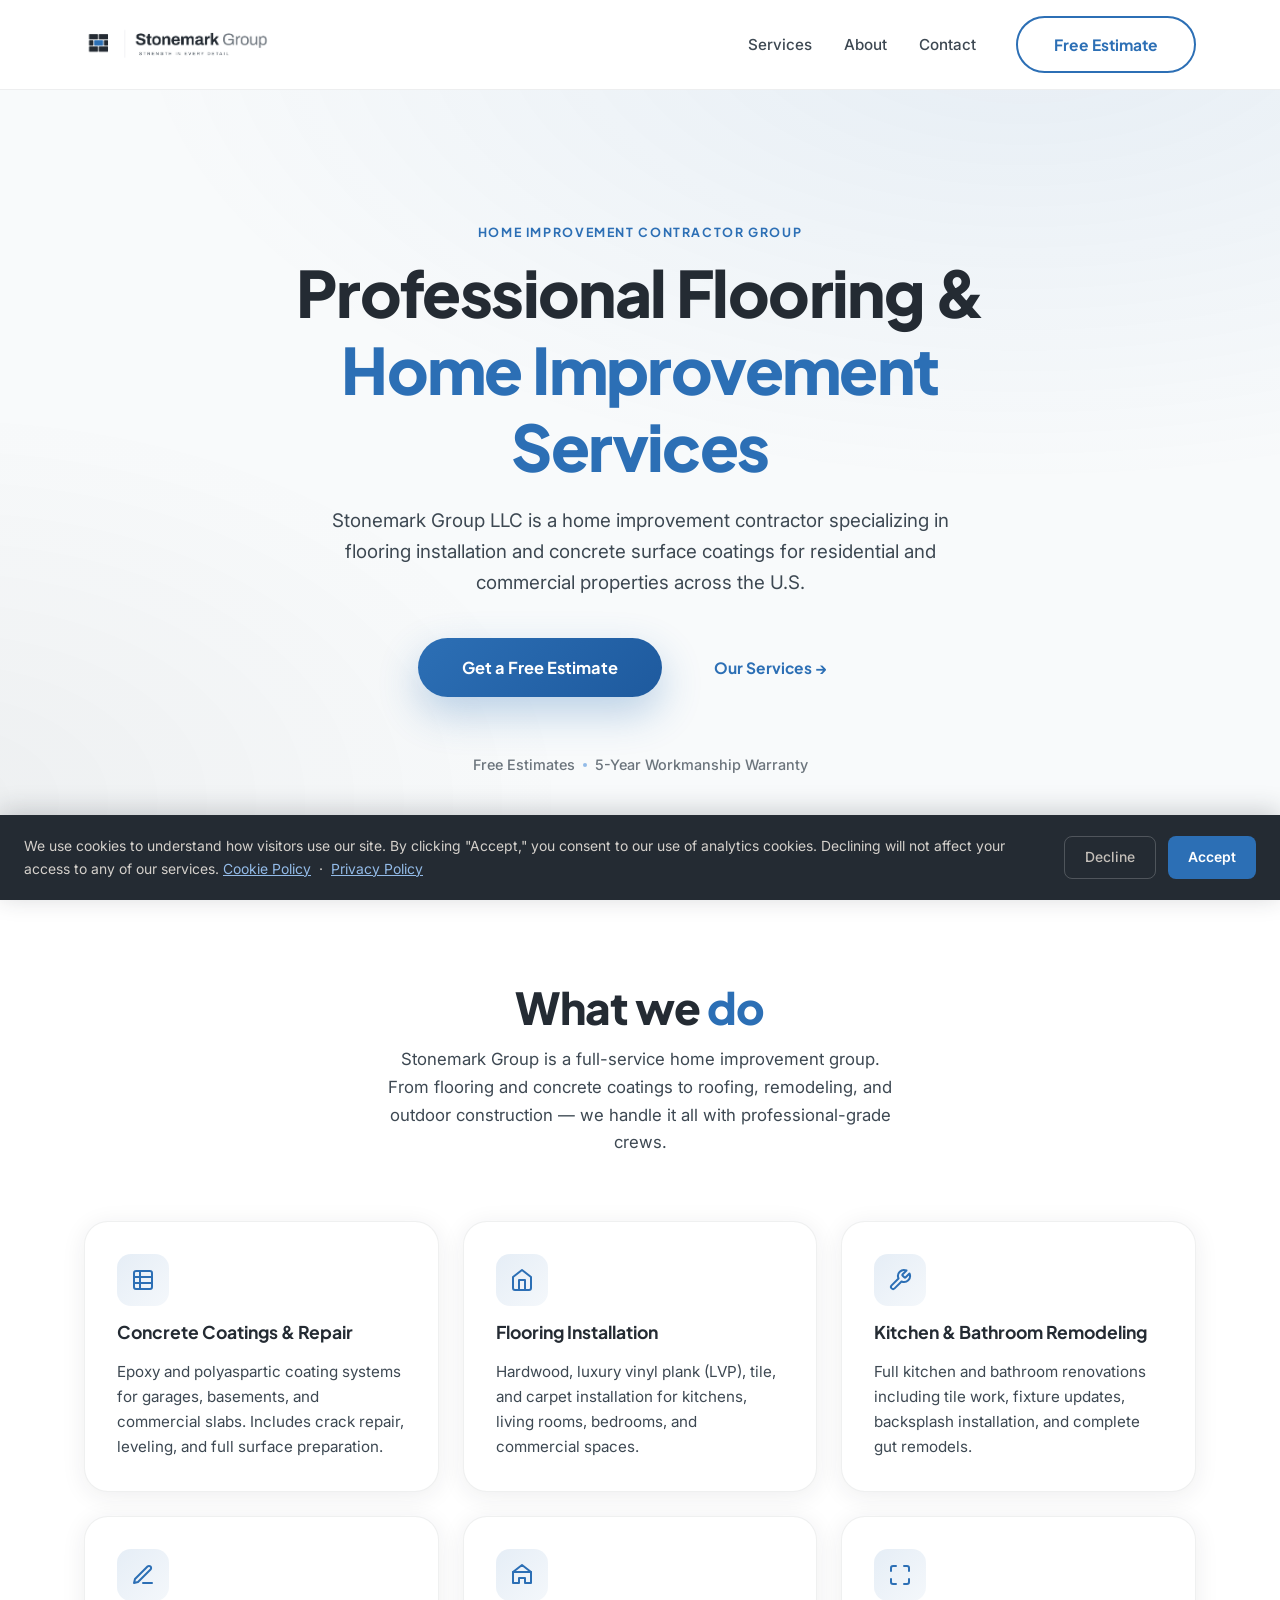
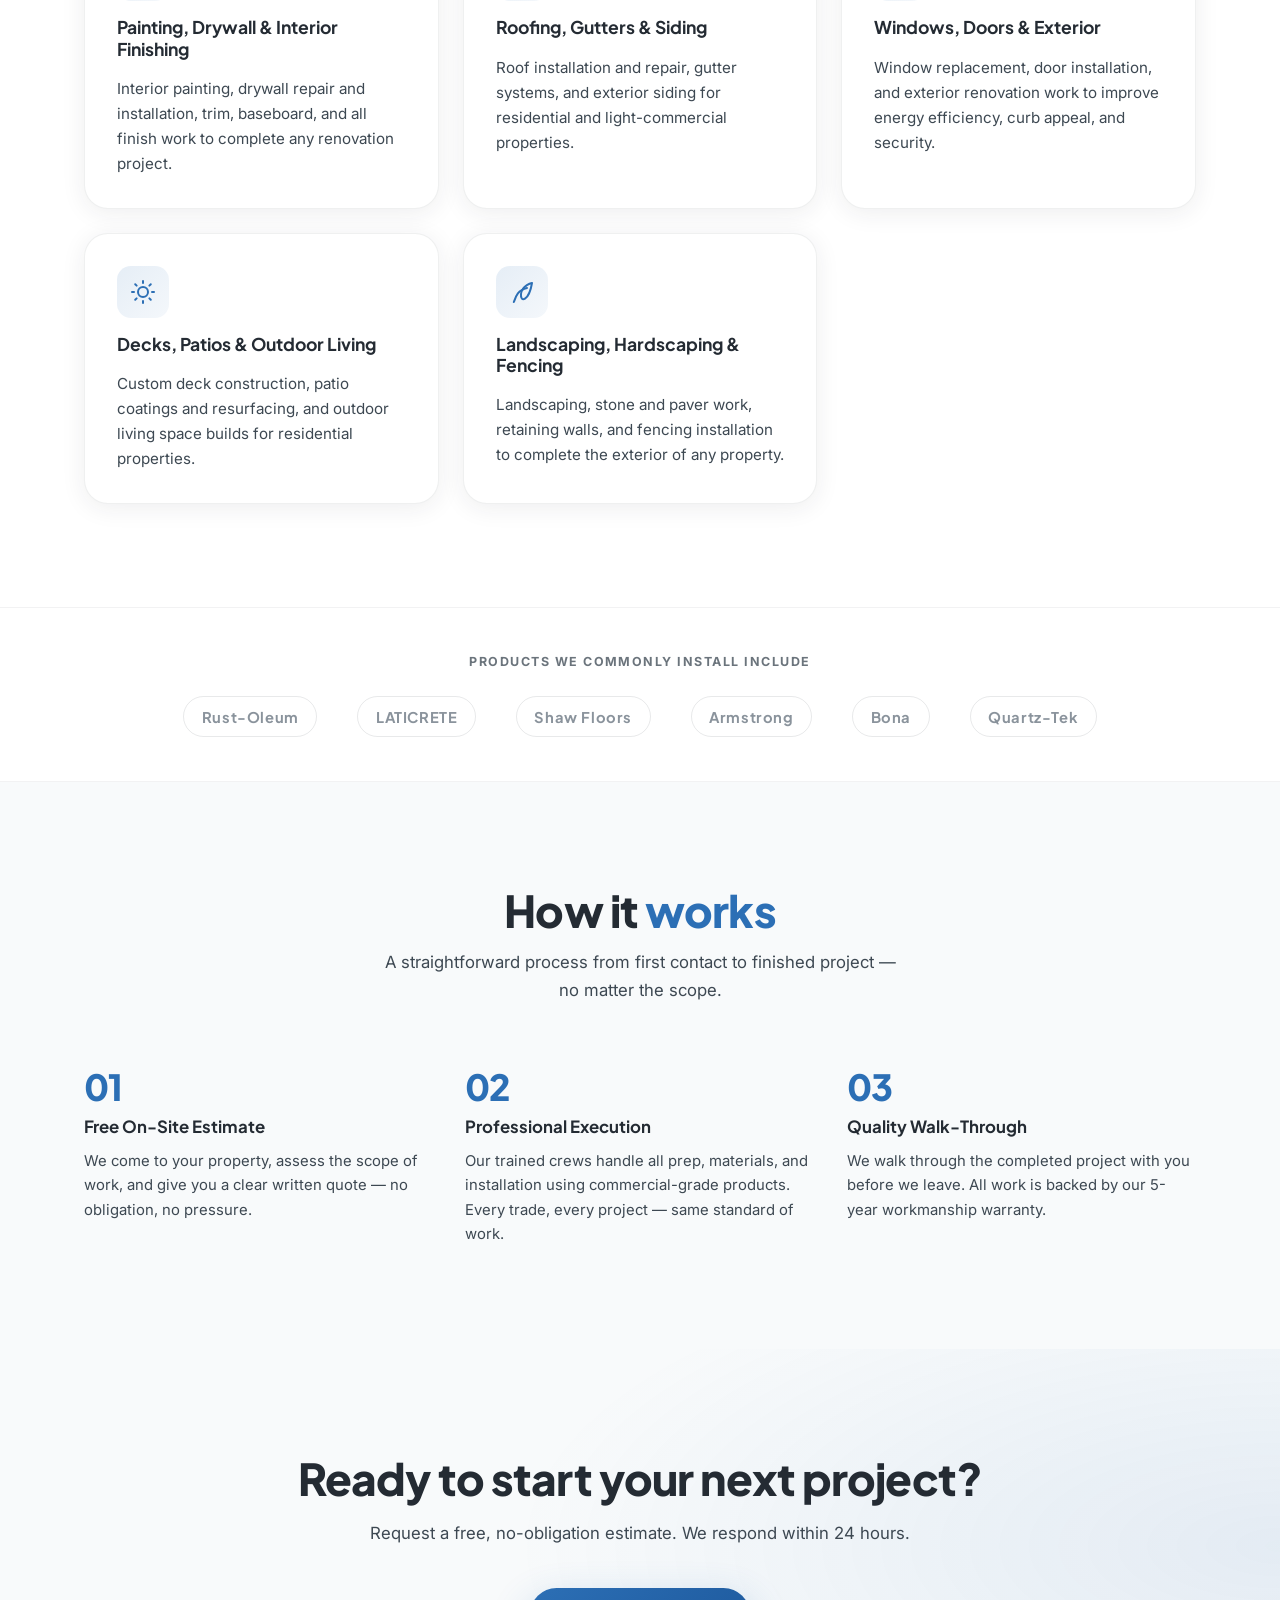
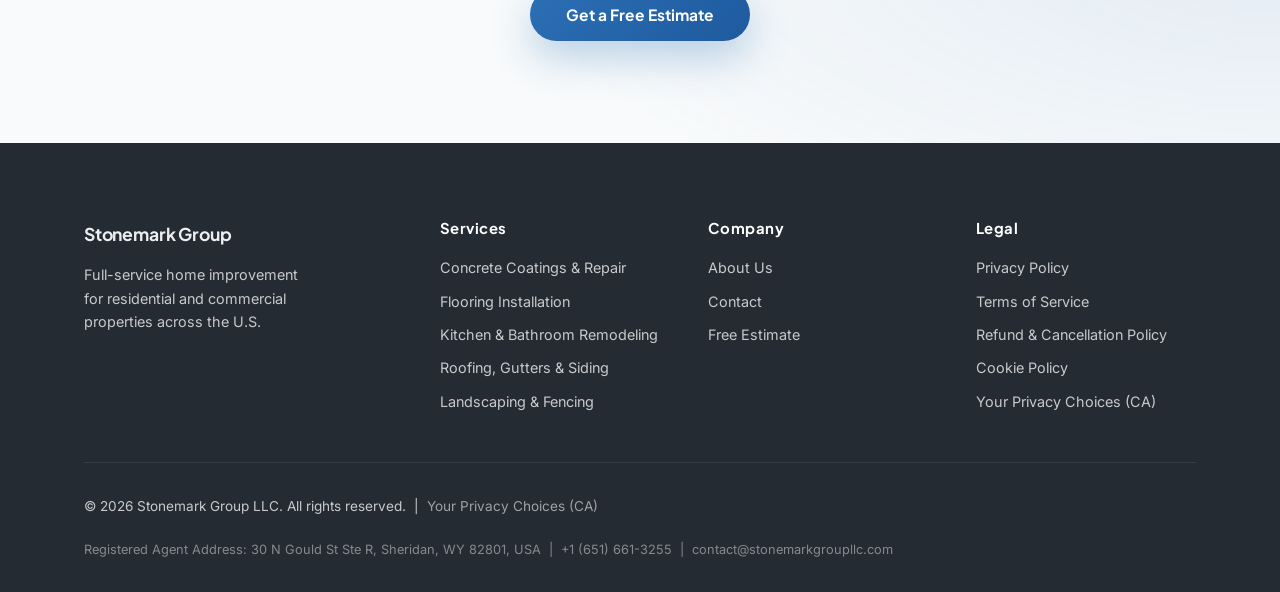
==== commit 57aa2a42: "Payment processor compliance: owner name, deposit terms, remove licensing claims - Add Ayoub Amaadou" ====
--- a/index.html
+++ b/index.html
@@ -159,7 +159,7 @@
     <!-- Partner Brands -->
     <section class="brands-strip">
       <div class="container">
-        <p class="brands-strip-label">Works with products from leading brands</p>
+        <p class="brands-strip-label">Products we commonly install include</p>
         <div class="brands-row">
           <span class="brand-pill">Rust-Oleum</span>
           <span class="brand-pill">LATICRETE</span>
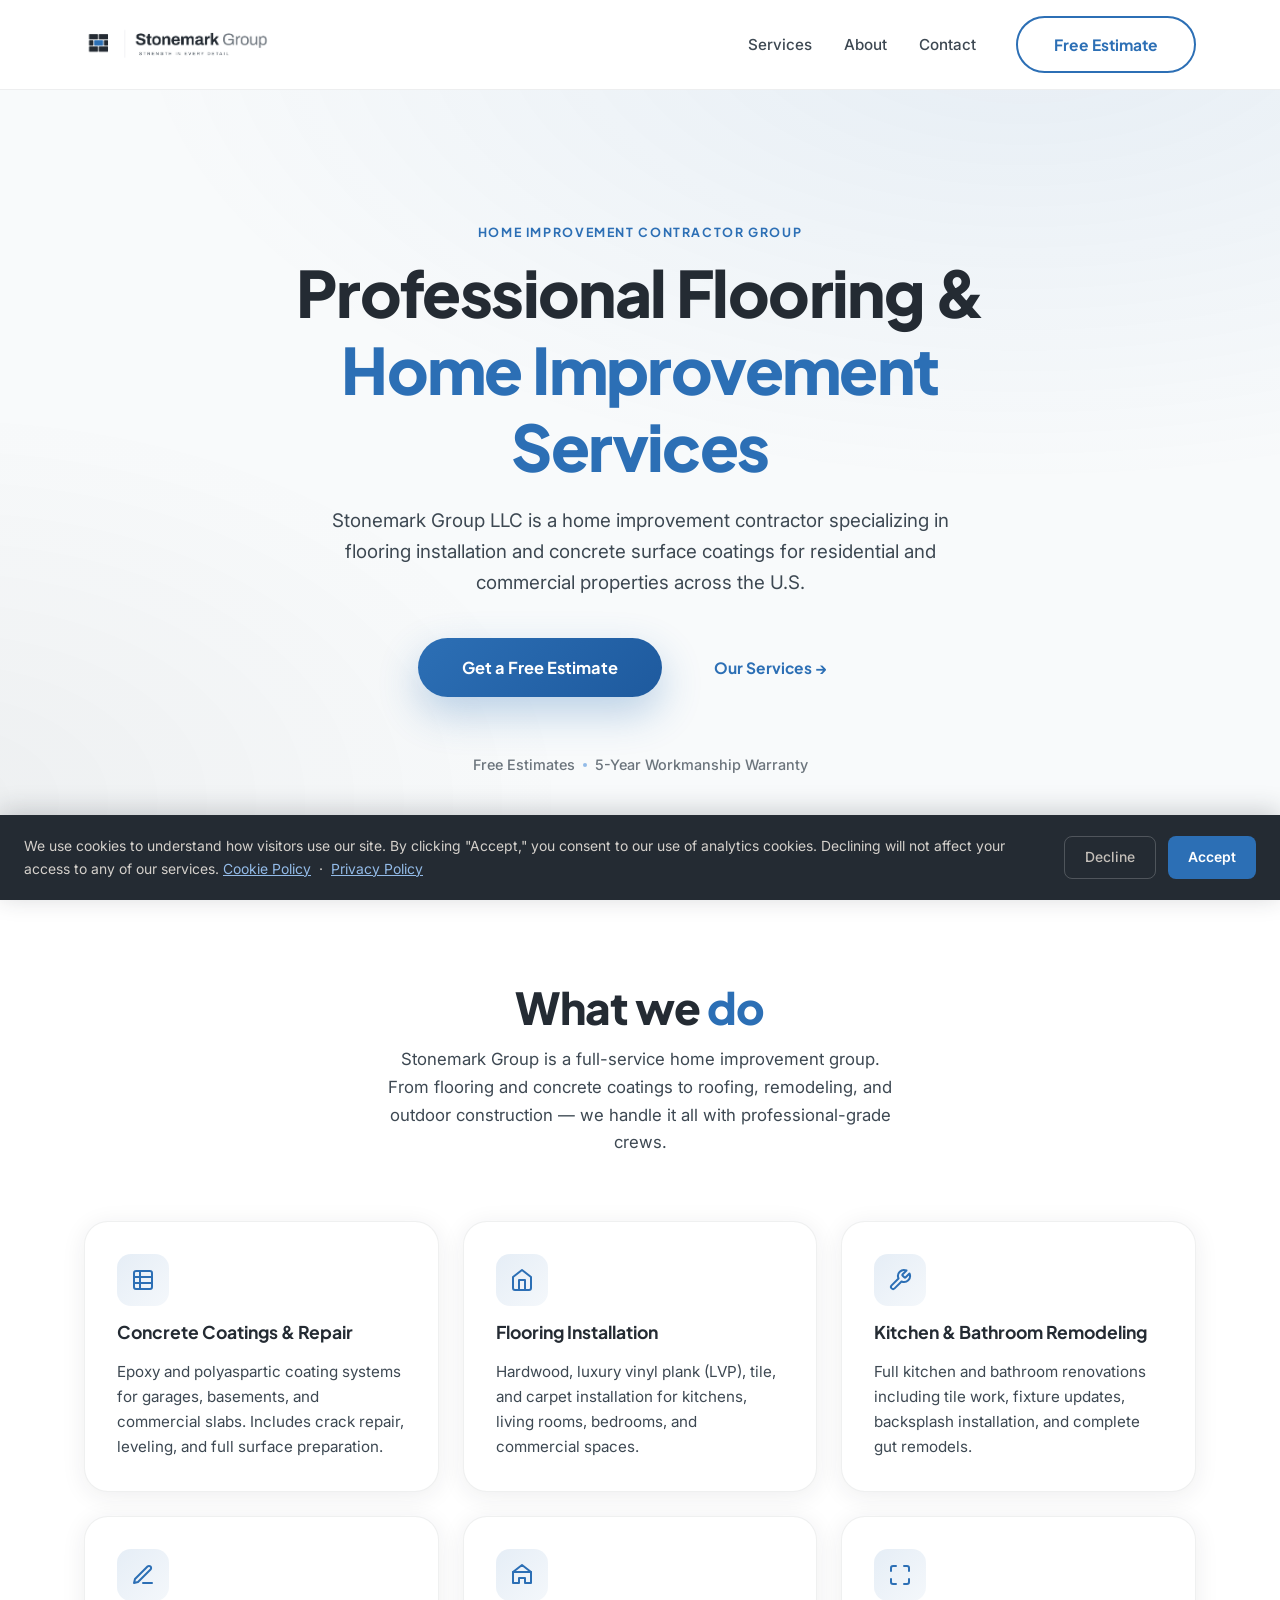
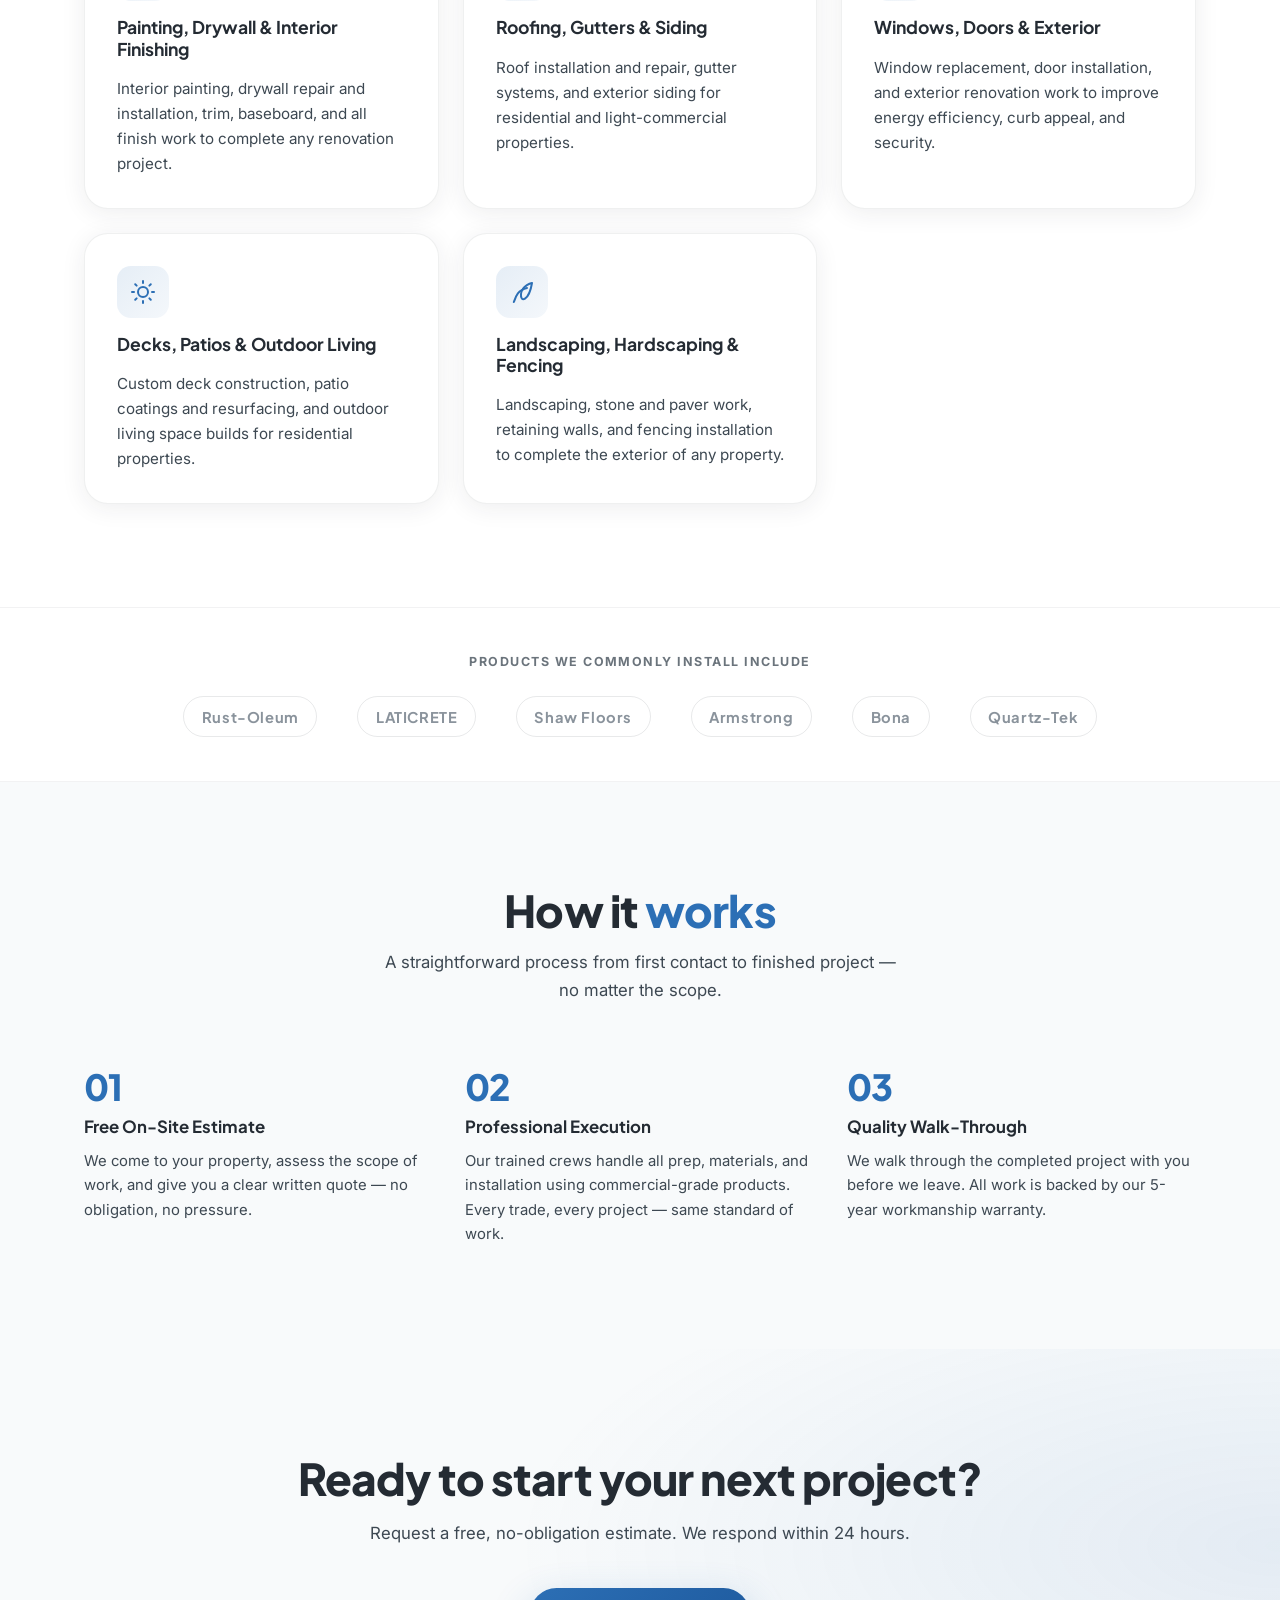
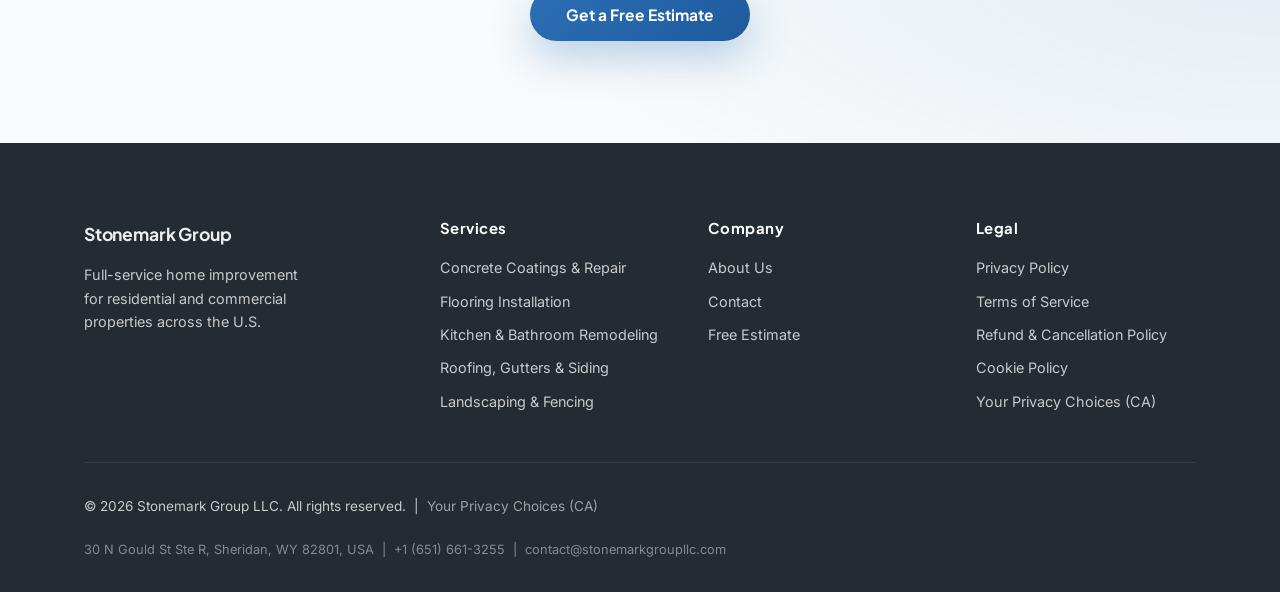
==== commit 0b19252c: "Remove 'Registered Agent Address' label from all page footers Co-Authored-By: Claude Sonnet 4.6 <nor" ====
--- a/index.html
+++ b/index.html
@@ -254,7 +254,7 @@
 
       <div class="footer-bottom">
         <p>&copy; 2026 Stonemark Group LLC. All rights reserved. &nbsp;|&nbsp; <a href="privacy-policy.html#california-rights" style="color:inherit; opacity:0.75;">Your Privacy Choices (CA)</a></p>
-        <p style="margin-top:0.35rem; font-size:0.8rem; opacity:0.6;">Registered Agent Address: 30 N Gould St Ste R, Sheridan, WY 82801, USA &nbsp;|&nbsp; <a href="tel:+16516613255" style="color:inherit;">+1 (651) 661-3255</a> &nbsp;|&nbsp; <a href="mailto:contact@stonemarkgroupllc.com" style="color:inherit;">contact@stonemarkgroupllc.com</a></p>
+        <p style="margin-top:0.35rem; font-size:0.8rem; opacity:0.6;">30 N Gould St Ste R, Sheridan, WY 82801, USA &nbsp;|&nbsp; <a href="tel:+16516613255" style="color:inherit;">+1 (651) 661-3255</a> &nbsp;|&nbsp; <a href="mailto:contact@stonemarkgroupllc.com" style="color:inherit;">contact@stonemarkgroupllc.com</a></p>
       </div>
     </div>
   </footer>
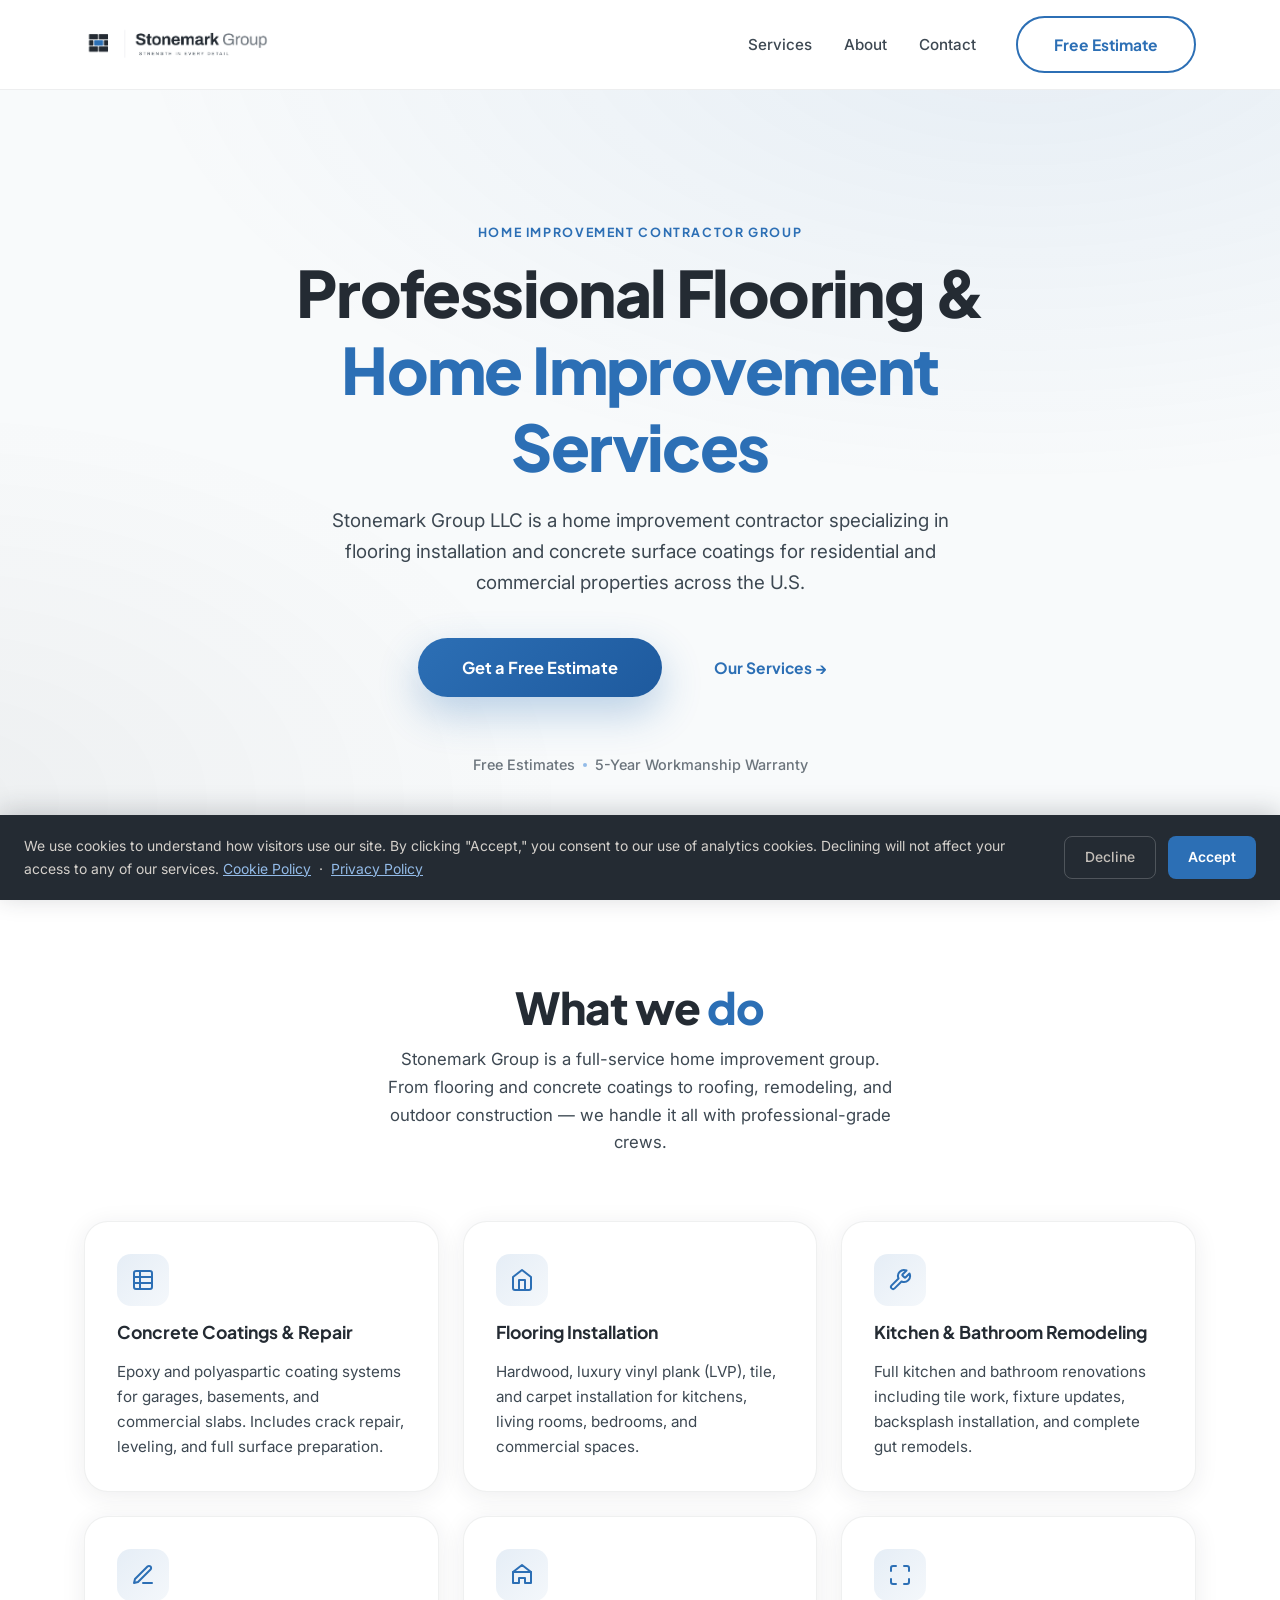
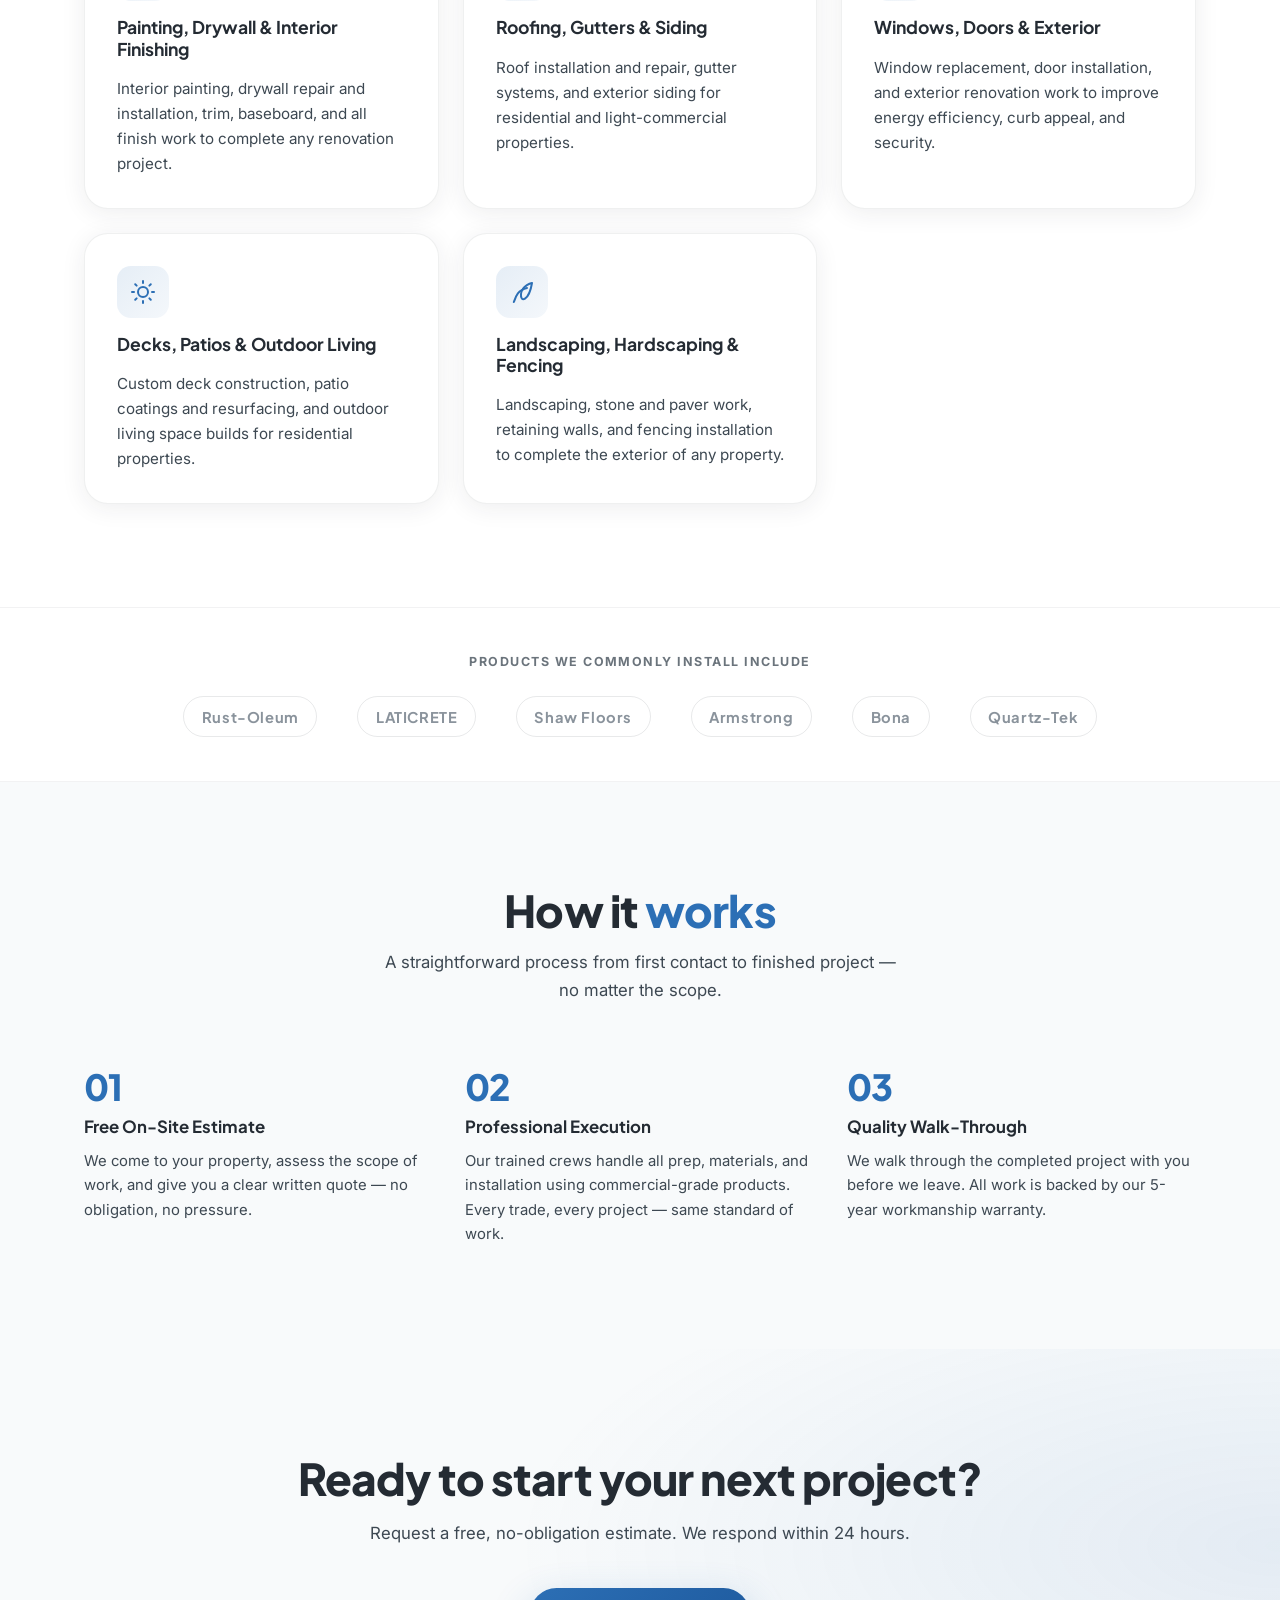
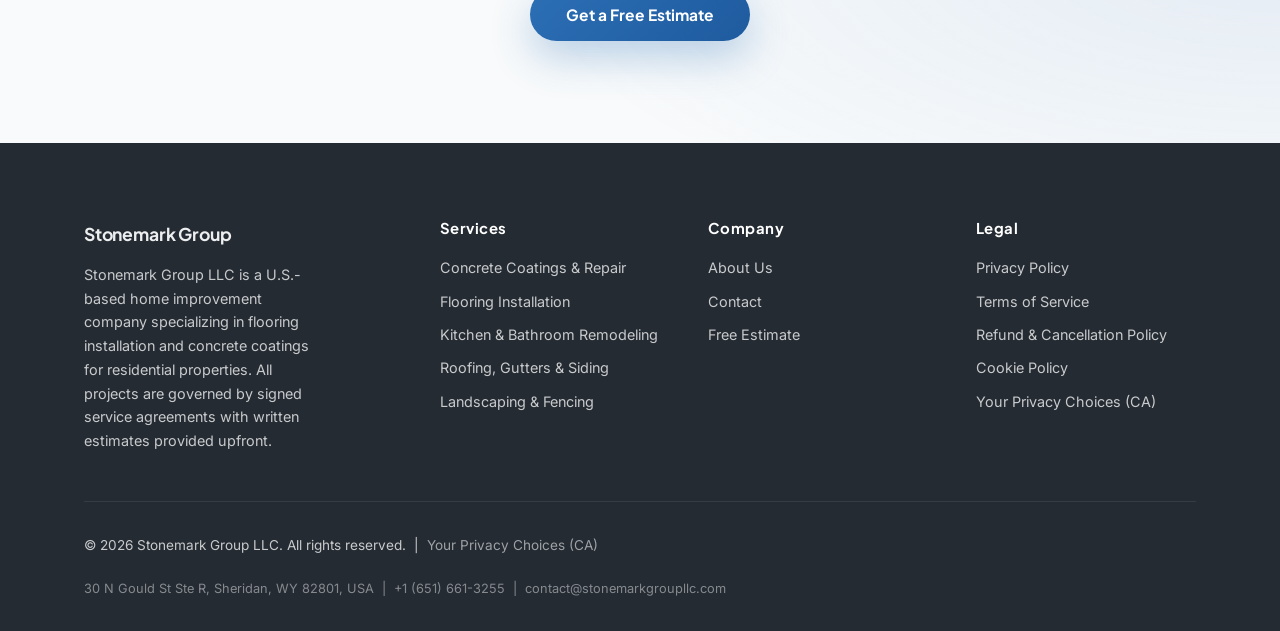
==== commit ea9f1d18: "Update footer tagline to focused, processor-friendly description Co-Authored-By: Claude Sonnet 4.6 <" ====
--- a/index.html
+++ b/index.html
@@ -6,6 +6,19 @@
   <title>Stonemark Group LLC | Professional Flooring & Home Improvement Services</title>
   <meta name="description" content="Stonemark Group LLC provides professional flooring and home improvement services — flooring installation, concrete coatings, and surface restoration for residential and commercial properties across the U.S.">
 
+  <link rel="canonical" href="https://stonemarkgroupllc.com/">
+  <meta property="og:type" content="website">
+  <meta property="og:site_name" content="Stonemark Group LLC">
+  <meta property="og:title" content="Stonemark Group LLC | Professional Flooring & Home Improvement Services">
+  <meta property="og:description" content="Stonemark Group LLC provides professional flooring and home improvement services — flooring installation, concrete coatings, and surface restoration for residential and commercial properties across the U.S.">
+  <meta property="og:url" content="https://stonemarkgroupllc.com/">
+  <meta property="og:image" content="https://stonemarkgroupllc.com/logo.png">
+  <meta name="twitter:card" content="summary">
+  <meta name="twitter:site" content="@stonemarkgroup">
+  <meta name="twitter:title" content="Stonemark Group LLC | Professional Flooring & Home Improvement Services">
+  <meta name="twitter:description" content="Stonemark Group LLC provides professional flooring and home improvement services — flooring installation, concrete coatings, and surface restoration for residential and commercial properties across the U.S.">
+  <meta name="twitter:image" content="https://stonemarkgroupllc.com/logo.png">
+
   <link rel="preconnect" href="https://fonts.googleapis.com">
   <link rel="preconnect" href="https://fonts.gstatic.com" crossorigin>
   <link href="https://fonts.googleapis.com/css2?family=Inter:wght@400;500;600;700&family=Plus+Jakarta+Sans:wght@700;800;900&display=swap" rel="stylesheet">
@@ -16,10 +29,17 @@
     "@context": "https://schema.org",
     "@type": ["HomeAndConstructionBusiness", "LocalBusiness"],
     "name": "Stonemark Group LLC",
+    "legalName": "Stonemark Group LLC",
     "description": "Full-service home improvement group providing flooring, concrete coatings, remodeling, roofing, landscaping, and more for residential and commercial properties across the U.S.",
     "url": "https://stonemarkgroupllc.com",
+    "logo": "https://stonemarkgroupllc.com/logo.png",
+    "image": "https://stonemarkgroupllc.com/logo.png",
     "telephone": "+16516613255",
     "email": "contact@stonemarkgroupllc.com",
+    "founder": {
+      "@type": "Person",
+      "name": "Ayoub Amaadour"
+    },
     "address": {
       "@type": "PostalAddress",
       "streetAddress": "30 N Gould St Ste R",
@@ -217,7 +237,7 @@
           <a href="index.html" class="brand">
             <img src="logo.png" alt="Stonemark Group" class="brand-logo">
           </a>
-          <p class="footer-brand-desc">Full-service home improvement for residential and commercial properties across the U.S.</p>
+          <p class="footer-brand-desc">Stonemark Group LLC is a U.S.-based home improvement company specializing in flooring installation and concrete coatings for residential properties. All projects are governed by signed service agreements with written estimates provided upfront.</p>
         </div>
 
         <div class="footer-col">
